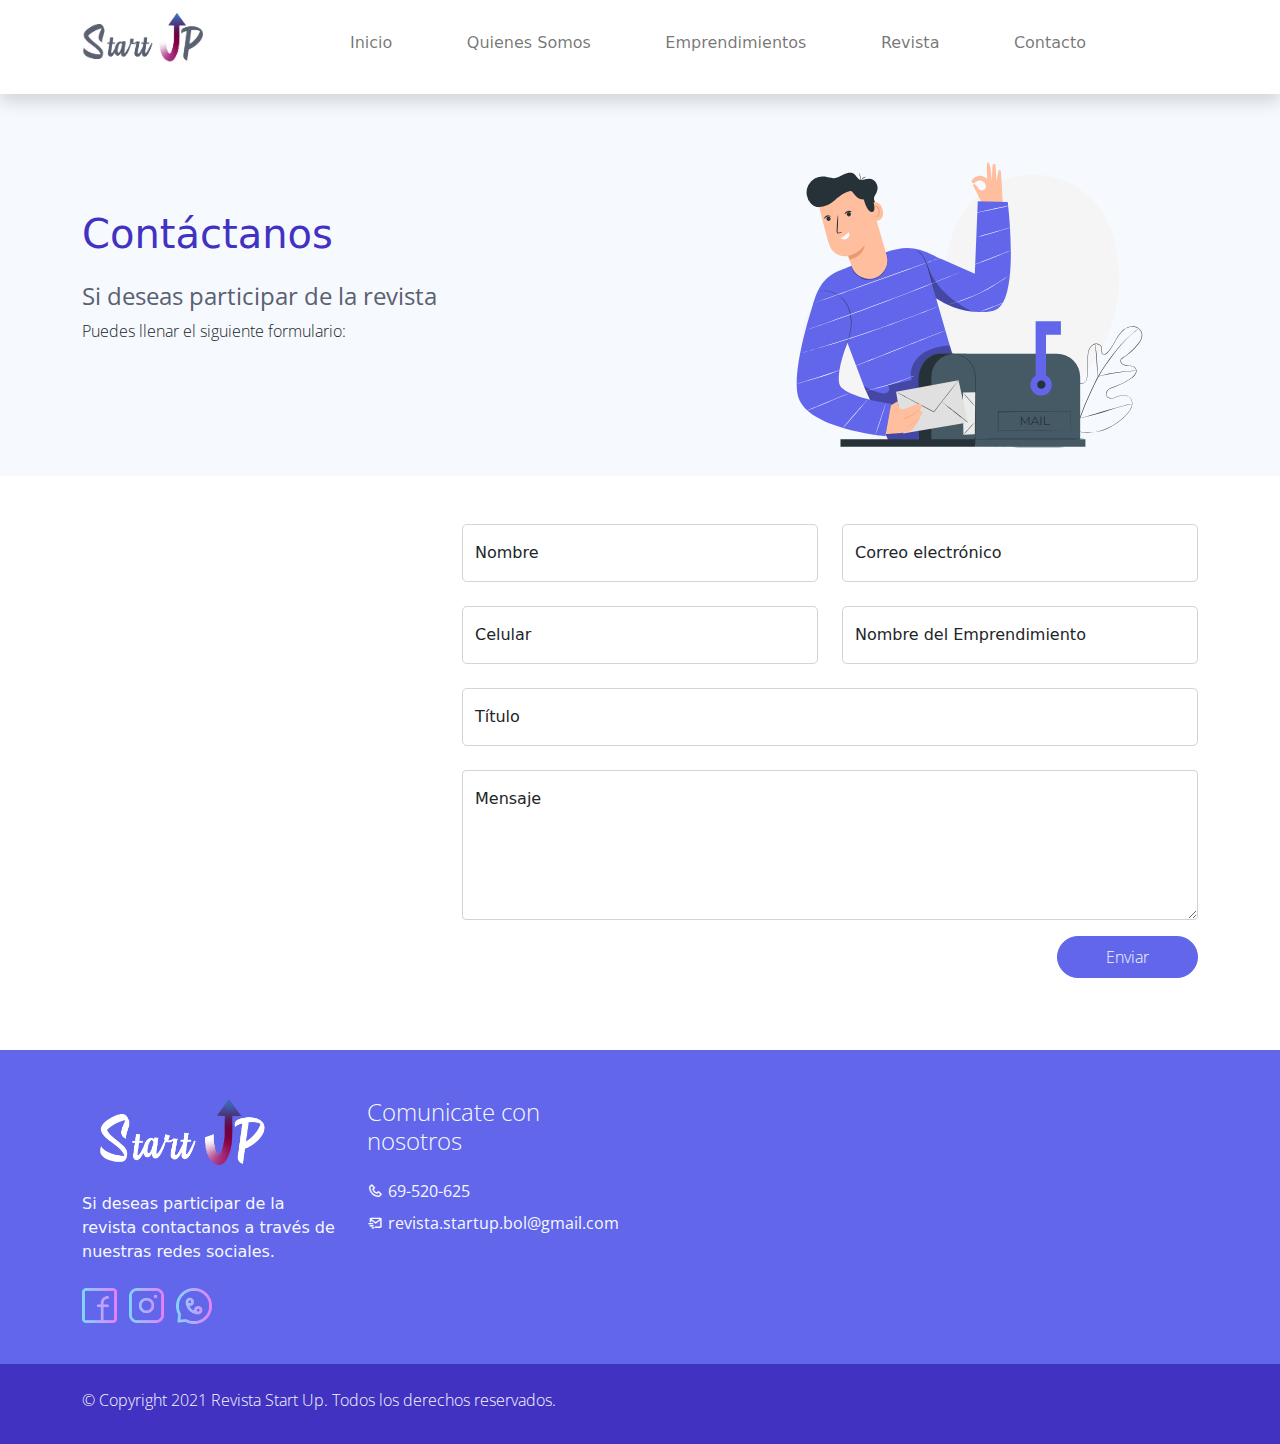
==== contacto.html @ 6173fe08 "frist commit" ====
<!DOCTYPE html>
<html lang="en">

<head>
    <title>Revista Start Up - Contactanos</title>
    <meta charset="utf-8">
    <meta name="viewport" content="width=device-width, initial-scale=1">
    <link rel="apple-touch-icon" href="assets/img/apple-icon.png">
    <link rel="shortcut icon" type="image/x-icon" href="assets/img/favicon.ico">
    <!-- Load Require CSS -->
    <link href="assets/css/bootstrap.min.css" rel="stylesheet">
    <!-- Font CSS -->
    <link href="assets/css/boxicon.min.css" rel="stylesheet">
    <link href="https://fonts.googleapis.com/css2?family=Open+Sans:wght@300;400;600&display=swap" rel="stylesheet">
    <!-- Load Tempalte CSS -->
    <link rel="stylesheet" href="assets/css/templatemo.css">
    <!-- Custom CSS -->
    <link rel="stylesheet" href="assets/css/custom.css">
    <!--
    
TemplateMo 561 Purple Buzz

https://templatemo.com/tm-561-purple-buzz

-->
</head>

<body>
    <!-- Header -->
    <nav id="main_nav" class="navbar navbar-expand-lg navbar-light bg-white shadow">
        <div class="container d-flex justify-content-between align-items-center">
            <a class="navbar-brand h1" href="index.html">
                <img src="./assets/img/logos/logoplomo.png" style="height: 60px; width: 140px;">
            </a>
            <button class="navbar-toggler border-0" type="button" data-bs-toggle="collapse"
                data-bs-target="#navbar-toggler-success" aria-controls="navbarSupportedContent" aria-expanded="false"
                aria-label="Toggle navigation">
                <span class="navbar-toggler-icon"></span>
            </button>

            <div class="align-self-center collapse navbar-collapse flex-fill  d-lg-flex justify-content-lg-between"
                id="navbar-toggler-success">
                <div class="flex-fill mx-xl-5 mb-2">
                    <ul class="nav navbar-nav d-flex justify-content-between mx-xl-5 text-center text-dark">
                        <li class="nav-item">
                            <a class="nav-link btn-outline-primary rounded-pill px-3" href="index.html">Inicio</a>
                        </li>
                        <li class="nav-item">
                            <a class="nav-link btn-outline-primary rounded-pill px-3" href="nosotros.html">Quienes
                                Somos</a>
                        </li>
                        <li class="nav-item">
                            <a class="nav-link btn-outline-primary rounded-pill px-3"
                                href="emprendedores.html">Emprendimientos</a>
                        </li>
                        <li class="nav-item">
                            <a class="nav-link btn-outline-primary rounded-pill px-3" href="impresa.html">Revista</a>
                        </li>
                        <li class="nav-item">
                            <a class="nav-link btn-outline-primary rounded-pill px-3" href="contacto.html">Contacto</a>
                        </li>
                    </ul>
                </div>
            </div>
        </div>
    </nav>
    <!-- Close Header -->


    <!-- Start Banner Hero -->
    <section class="bg-light">
        <div class="container py-4">
            <div class="row align-items-center justify-content-between">
                <div class="contact-header col-lg-4">
                    <h1 class="h2 pb-3 text-primary">Contáctanos</h1>
                    <h3 class="h4 regular-400" style="color: #5A6170;">Si deseas participar de la revista</h3>
                    <p class="light-300">
                        Puedes llenar el siguiente formulario:
                    </p>
                </div>
                <div class="contact-img col-lg-5 align-items-end col-md-4">
                    <img src="./assets/img/banner-img-01.svg">
                </div>
            </div>
        </div>
    </section>
    <!-- End Banner Hero -->


    <!-- Start Contact -->
    <section class="container py-5">



        <div class="row pb-4">
            <div class="col-lg-4">

            </div>


            <!-- Start Contact Form -->
            <div class="col-lg-8 ">
                <form class="contact-form row" method="post" action="#" role="form">

                    <div class="col-lg-6 mb-4">
                        <div class="form-floating">
                            <input type="text" class="form-control form-control-lg light-300" id="floatingname"
                                name="inputname" placeholder="Name">
                            <label for="floatingname light-300">Nombre</label>
                        </div>
                    </div><!-- End Input Name -->

                    <div class="col-lg-6 mb-4">
                        <div class="form-floating">
                            <input type="text" class="form-control form-control-lg light-300" id="floatingemail"
                                name="inputemail" placeholder="Email">
                            <label for="floatingemail light-300">Correo electrónico</label>
                        </div>
                    </div><!-- End Input Email -->

                    <div class="col-lg-6 mb-4">
                        <div class="form-floating">
                            <input type="text" class="form-control form-control-lg light-300" id="floatingphone"
                                name="inputphone" placeholder="Phone">
                            <label for="floatingphone light-300">Celular</label>
                        </div>
                    </div><!-- End Input Phone -->

                    <div class="col-lg-6 mb-4">
                        <div class="form-floating">
                            <input type="text" class="form-control form-control-lg light-300" id="floatingcompany"
                                name="inputcompany" placeholder="Company Name">
                            <label for="floatingcompany light-300">Nombre del Emprendimiento</label>
                        </div>
                    </div><!-- End Input Company Name -->

                    <div class="col-12">
                        <div class="form-floating mb-4">
                            <input type="text" class="form-control form-control-lg light-300" id="floatingsubject"
                                name="inputsubject" placeholder="Subject">
                            <label for="floatingsubject light-300">Título</label>
                        </div>
                    </div><!-- End Input Subject -->

                    <div class="col-12">
                        <div class="form-floating mb-3">
                            <textarea class="form-control light-300" rows="8" placeholder="Message"
                                id="floatingtextarea"></textarea>
                            <label for="floatingtextarea light-300">Mensaje</label>
                        </div>
                    </div><!-- End Textarea Message -->

                    <div class="col-md-12 col-12 m-auto text-end">
                        <button type="submit"
                            class="btn btn-secondary rounded-pill px-md-5 px-4 py-2 radius-0 text-light light-300">Enviar</button>
                    </div>

                </form>
            </div>
            <!-- End Contact Form -->


        </div>
    </section>
    <!-- End Contact -->


    <!-- Start Footer -->
    <footer class="bg-secondary pt-4">
        <div class="container">
            <div class="row py-4">

                <div class="col-lg-3 col-12 align-left">
                    <a class="navbar-brand" href="index.html">
                        <img src="./assets/img/logos/logoblanco.png" style="height: 70px; width: 210px;">
                    </a>
                    <p class="text-light my-lg-4 my-2">
                        Si deseas participar de la revista contactanos a través de nuestras redes sociales.
                    </p>
                    <ul class="list-inline footer-icons light-300">
                        <li class="list-inline-item m-0">
                            <a class="text-light" target="_blank" href="https://www.facebook.com/RevStartUp">
                                <img src="./assets/img/facebook_me.png " style="height: 35px; width: 35px;" alt="">
                            </a>
                        </li>
                        &nbsp;
                        <li class="list-inline-item m-0">
                            <a class="text-light" target="_blank" href="https://www.instagram.com/revstartup/">
                                <img src="./assets/img/instagram_me.png " style="height: 35px; width: 35px;" alt="">
                            </a>
                        </li>
                        &nbsp;
                        <li class="list-inline-item m-0">
                            <a class="text-light" target="_blank"
                                href="https://api.whatsapp.com/send?phone=59169520625&text=hola revista StartUp!">
                                <img src="./assets/img/whatsapp_me.png " style="height: 36px; width: 36px;" alt="">
                            </a>
                        </li>
                    </ul>
                </div>
                <div class="col-lg-3 col-md-4 my-sm-0 mt-4">
                    <h2 class="h4 pb-lg-3 text-light light-300">Comunicate con nosotros</h2>
                    <ul class="list-unstyled text-light light-300">
                        <li class="pb-2">
                            <i class='bx-fw bx bx-phone bx-xs'></i><a class="text-decoration-none text-light py-1"
                                href="tel:059169520625">69-520-625</a>
                        </li>
                        <li class="pb-2">
                            <i class='bx-fw bx bx-mail-send bx-xs'></i><a class="text-decoration-none text-light py-1"
                                href="mailto:revista.startup.bol@gmail.com">revista.startup.bol@gmail.com</a>
                        </li>
                    </ul>
                </div>

            </div>
        </div>

        <div class="w-100 bg-primary py-3">
            <div class="container">
                <div class="row pt-2">
                    <div class="col-lg-6 col-sm-12">
                        <p class="text-lg-start text-center text-light light-300">
                            © Copyright 2021 Revista Start Up. Todos los derechos reservados.
                        </p>
                    </div>
                </div>
            </div>
        </div>

    </footer>
    <!-- End Footer -->


    <!-- Bootstrap -->
    <script src="assets/js/bootstrap.bundle.min.js"></script>
    <!-- Templatemo -->
    <!--<script src="assets/js/templatemo.js"></script>-->
    <!-- Custom -->
    <script src="assets/js/custom.js"></script>

</body>

</html>
---- assets/css/boxicon.min.css ----
@font-face{font-family:'boxicons';font-weight:normal;font-style:normal;src:url('../fonts/boxicons.eot');src:url('../fonts/boxicons.eot') format('embedded-opentype'),url('../fonts/boxicons.woff2') format('woff2'),url('../fonts/boxicons.woff') format('woff'),url('../fonts/boxicons.ttf') format('truetype'),url('../fonts/boxicons.svg?#boxicons') format('svg')}.bx{font-family:'boxicons'!important;font-weight:normal;font-style:normal;font-variant:normal;line-height:1;display:inline-block;text-transform:none;speak:none;-webkit-font-smoothing:antialiased;-moz-osx-font-smoothing:grayscale}.bx-ul{margin-left:2em;padding-left:0;list-style:none}.bx-ul>li{position:relative}.bx-ul .bx{font-size:inherit;line-height:inherit;position:absolute;left:-2em;width:2em;text-align:center}@-webkit-keyframes spin{0%{-webkit-transform:rotate(0);transform:rotate(0)}100%{-webkit-transform:rotate(359deg);transform:rotate(359deg)}}@keyframes spin{0%{-webkit-transform:rotate(0);transform:rotate(0)}100%{-webkit-transform:rotate(359deg);transform:rotate(359deg)}}@-webkit-keyframes burst{0%{-webkit-transform:scale(1);transform:scale(1);opacity:1}90%{-webkit-transform:scale(1.5);transform:scale(1.5);opacity:0}}@keyframes burst{0%{-webkit-transform:scale(1);transform:scale(1);opacity:1}90%{-webkit-transform:scale(1.5);transform:scale(1.5);opacity:0}}@-webkit-keyframes flashing{0%{opacity:1}45%{opacity:0}90%{opacity:1}}@keyframes flashing{0%{opacity:1}45%{opacity:0}90%{opacity:1}}@-webkit-keyframes fade-left{0%{-webkit-transform:translateX(0);transform:translateX(0);opacity:1}75%{-webkit-transform:translateX(-20px);transform:translateX(-20px);opacity:0}}@keyframes fade-left{0%{-webkit-transform:translateX(0);transform:translateX(0);opacity:1}75%{-webkit-transform:translateX(-20px);transform:translateX(-20px);opacity:0}}@-webkit-keyframes fade-right{0%{-webkit-transform:translateX(0);transform:translateX(0);opacity:1}75%{-webkit-transform:translateX(20px);transform:translateX(20px);opacity:0}}@keyframes fade-right{0%{-webkit-transform:translateX(0);transform:translateX(0);opacity:1}75%{-webkit-transform:translateX(20px);transform:translateX(20px);opacity:0}}@-webkit-keyframes fade-up{0%{-webkit-transform:translateY(0);transform:translateY(0);opacity:1}75%{-webkit-transform:translateY(-20px);transform:translateY(-20px);opacity:0}}@keyframes fade-up{0%{-webkit-transform:translateY(0);transform:translateY(0);opacity:1}75%{-webkit-transform:translateY(-20px);transform:translateY(-20px);opacity:0}}@-webkit-keyframes fade-down{0%{-webkit-transform:translateY(0);transform:translateY(0);opacity:1}75%{-webkit-transform:translateY(20px);transform:translateY(20px);opacity:0}}@keyframes fade-down{0%{-webkit-transform:translateY(0);transform:translateY(0);opacity:1}75%{-webkit-transform:translateY(20px);transform:translateY(20px);opacity:0}}@-webkit-keyframes tada{from{-webkit-transform:scale3d(1,1,1);transform:scale3d(1,1,1)}10%,20%{-webkit-transform:scale3d(.95,.95,.95) rotate3d(0,0,1,-10deg);transform:scale3d(.95,.95,.95) rotate3d(0,0,1,-10deg)}30%,50%,70%,90%{-webkit-transform:scale3d(1,1,1) rotate3d(0,0,1,10deg);transform:scale3d(1,1,1) rotate3d(0,0,1,10deg)}40%,60%,80%{-webkit-transform:scale3d(1,1,1) rotate3d(0,0,1,-10deg);transform:scale3d(1,1,1) rotate3d(0,0,1,-10deg)}to{-webkit-transform:scale3d(1,1,1);transform:scale3d(1,1,1)}}@keyframes tada{from{-webkit-transform:scale3d(1,1,1);transform:scale3d(1,1,1)}10%,20%{-webkit-transform:scale3d(.95,.95,.95) rotate3d(0,0,1,-10deg);transform:scale3d(.95,.95,.95) rotate3d(0,0,1,-10deg)}30%,50%,70%,90%{-webkit-transform:scale3d(1,1,1) rotate3d(0,0,1,10deg);transform:scale3d(1,1,1) rotate3d(0,0,1,10deg)}40%,60%,80%{-webkit-transform:rotate3d(0,0,1,-10deg);transform:rotate3d(0,0,1,-10deg)}to{-webkit-transform:scale3d(1,1,1);transform:scale3d(1,1,1)}}.bx-spin{-webkit-animation:spin 2s linear infinite;animation:spin 2s linear infinite}.bx-spin-hover:hover{-webkit-animation:spin 2s linear infinite;animation:spin 2s linear infinite}.bx-tada{-webkit-animation:tada 1.5s ease infinite;animation:tada 1.5s ease infinite}.bx-tada-hover:hover{-webkit-animation:tada 1.5s ease infinite;animation:tada 1.5s ease infinite}.bx-flashing{-webkit-animation:flashing 1.5s infinite linear;animation:flashing 1.5s infinite linear}.bx-flashing-hover:hover{-webkit-animation:flashing 1.5s infinite linear;animation:flashing 1.5s infinite linear}.bx-burst{-webkit-animation:burst 1.5s infinite linear;animation:burst 1.5s infinite linear}.bx-burst-hover:hover{-webkit-animation:burst 1.5s infinite linear;animation:burst 1.5s infinite linear}.bx-fade-up{-webkit-animation:fade-up 1.5s infinite linear;animation:fade-up 1.5s infinite linear}.bx-fade-up-hover:hover{-webkit-animation:fade-up 1.5s infinite linear;animation:fade-up 1.5s infinite linear}.bx-fade-down{-webkit-animation:fade-down 1.5s infinite linear;animation:fade-down 1.5s infinite linear}.bx-fade-down-hover:hover{-webkit-animation:fade-down 1.5s infinite linear;animation:fade-down 1.5s infinite linear}.bx-fade-left{-webkit-animation:fade-left 1.5s infinite linear;animation:fade-left 1.5s infinite linear}.bx-fade-left-hover:hover{-webkit-animation:fade-left 1.5s infinite linear;animation:fade-left 1.5s infinite linear}.bx-fade-right{-webkit-animation:fade-right 1.5s infinite linear;animation:fade-right 1.5s infinite linear}.bx-fade-right-hover:hover{-webkit-animation:fade-right 1.5s infinite linear;animation:fade-right 1.5s infinite linear}.bx-xs{font-size:1rem!important}.bx-sm{font-size:1.55rem!important}.bx-md{font-size:2.25rem!important}.bx-fw{font-size:1.2857142857em;line-height:.8em;width:1.2857142857em;height:.8em;margin-top:-.2em!important;vertical-align:middle}.bx-lg{font-size:3.0!important}.bx-pull-left{float:left;margin-right:.3em!important}.bx-pull-right{float:right;margin-left:.3em!important}.bx-rotate-90{transform:rotate(90deg);-ms-filter:'progid:DXImageTransform.Microsoft.BasicImage(rotation=1)'}.bx-rotate-180{transform:rotate(180deg);-ms-filter:'progid:DXImageTransform.Microsoft.BasicImage(rotation=2)'}.bx-rotate-270{transform:rotate(270deg);-ms-filter:'progid:DXImageTransform.Microsoft.BasicImage(rotation=3)'}.bx-flip-horizontal{transform:scaleX(-1);-ms-filter:'progid:DXImageTransform.Microsoft.BasicImage(rotation=0,mirror=1)'}.bx-flip-vertical{transform:scaleY(-1);-ms-filter:'progid:DXImageTransform.Microsoft.BasicImage(rotation=2,mirror=1)'}.bx-border{padding:.25em;border:.07em solid rgba(0,0,0,.1);border-radius:.25em}.bx-border-circle{padding:.25em;border:.07em solid rgba(0,0,0,.1);border-radius:50%}.bx-abacus:before{content:"\e900"}.bx-accessibility:before{content:"\e901"}.bx-add-to-queue:before{content:"\e902"}.bx-adjust:before{content:"\e903"}.bx-alarm:before{content:"\e904"}.bx-alarm-add:before{content:"\e905"}.bx-alarm-exclamation:before{content:"\e906"}.bx-alarm-off:before{content:"\e907"}.bx-alarm-snooze:before{content:"\e908"}.bx-album:before{content:"\e909"}.bx-align-justify:before{content:"\e90a"}.bx-align-left:before{content:"\e90b"}.bx-align-middle:before{content:"\e90c"}.bx-align-right:before{content:"\e90d"}.bx-analyse:before{content:"\e90e"}.bx-anchor:before{content:"\e90f"}.bx-angry:before{content:"\e910"}.bx-aperture:before{content:"\e911"}.bx-arch:before{content:"\e912"}.bx-archive:before{content:"\e913"}.bx-archive-in:before{content:"\e914"}.bx-archive-out:before{content:"\e915"}.bx-area:before{content:"\e916"}.bx-arrow-back:before{content:"\e917"}.bx-arrow-from-bottom:before{content:"\e918"}.bx-arrow-from-left:before{content:"\e919"}.bx-arrow-from-right:before{content:"\e91a"}.bx-arrow-from-top:before{content:"\e91b"}.bx-arrow-to-bottom:before{content:"\e91c"}.bx-arrow-to-left:before{content:"\e91d"}.bx-arrow-to-right:before{content:"\e91e"}.bx-arrow-to-top:before{content:"\e91f"}.bx-at:before{content:"\e920"}.bx-atom:before{content:"\e921"}.bx-award:before{content:"\e922"}.bx-badge:before{content:"\e923"}.bx-badge-check:before{content:"\e924"}.bx-ball:before{content:"\e925"}.bx-band-aid:before{content:"\e926"}.bx-bar-chart:before{content:"\e927"}.bx-bar-chart-alt:before{content:"\e928"}.bx-bar-chart-alt-2:before{content:"\e929"}.bx-bar-chart-square:before{content:"\e92a"}.bx-barcode:before{content:"\e92b"}.bx-barcode-reader:before{content:"\e92c"}.bx-baseball:before{content:"\e92d"}.bx-basket:before{content:"\e92e"}.bx-basketball:before{content:"\e92f"}.bx-bath:before{content:"\e930"}.bx-battery:before{content:"\e931"}.bx-bed:before{content:"\e932"}.bx-been-here:before{content:"\e933"}.bx-beer:before{content:"\e934"}.bx-bell:before{content:"\e935"}.bx-bell-minus:before{content:"\e936"}.bx-bell-off:before{content:"\e937"}.bx-bell-plus:before{content:"\e938"}.bx-bible:before{content:"\e939"}.bx-bitcoin:before{content:"\e93a"}.bx-blanket:before{content:"\e93b"}.bx-block:before{content:"\e93c"}.bx-bluetooth:before{content:"\e93d"}.bx-body:before{content:"\e93e"}.bx-bold:before{content:"\e93f"}.bx-bolt-circle:before{content:"\e940"}.bx-bomb:before{content:"\e941"}.bx-bone:before{content:"\e942"}.bx-bong:before{content:"\e943"}.bx-book:before{content:"\e944"}.bx-book-add:before{content:"\e945"}.bx-book-alt:before{content:"\e946"}.bx-book-bookmark:before{content:"\e947"}.bx-book-content:before{content:"\e948"}.bx-book-heart:before{content:"\e949"}.bx-bookmark:before{content:"\e94a"}.bx-bookmark-alt:before{content:"\e94b"}.bx-bookmark-alt-minus:before{content:"\e94c"}.bx-bookmark-alt-plus:before{content:"\e94d"}.bx-bookmark-heart:before{content:"\e94e"}.bx-bookmark-minus:before{content:"\e94f"}.bx-bookmark-plus:before{content:"\e950"}.bx-bookmarks:before{content:"\e951"}.bx-book-open:before{content:"\e952"}.bx-book-reader:before{content:"\e953"}.bx-border-all:before{content:"\e954"}.bx-border-bottom:before{content:"\e955"}.bx-border-inner:before{content:"\e956"}.bx-border-left:before{content:"\e957"}.bx-border-none:before{content:"\e958"}.bx-border-outer:before{content:"\e959"}.bx-border-radius:before{content:"\e95a"}.bx-border-right:before{content:"\e95b"}.bx-border-top:before{content:"\e95c"}.bx-bot:before{content:"\e95d"}.bx-bowling-ball:before{content:"\e95e"}.bx-box:before{content:"\e95f"}.bx-bracket:before{content:"\e960"}.bx-braille:before{content:"\e961"}.bx-brain:before{content:"\e962"}.bx-briefcase:before{content:"\e963"}.bx-briefcase-alt:before{content:"\e964"}.bx-briefcase-alt-2:before{content:"\e965"}.bx-brightness:before{content:"\e966"}.bx-brightness-half:before{content:"\e967"}.bx-broadcast:before{content:"\e968"}.bx-brush:before{content:"\e969"}.bx-brush-alt:before{content:"\e96a"}.bx-bug:before{content:"\e96b"}.bx-bug-alt:before{content:"\e96c"}.bx-building:before{content:"\e96d"}.bx-building-house:before{content:"\e96e"}.bx-buildings:before{content:"\e96f"}.bx-bulb:before{content:"\e970"}.bx-bullseye:before{content:"\e971"}.bx-buoy:before{content:"\e972"}.bx-bus:before{content:"\e973"}.bx-bus-school:before{content:"\e974"}.bx-cabinet:before{content:"\e975"}.bx-cake:before{content:"\e976"}.bx-calculator:before{content:"\e977"}.bx-calendar:before{content:"\e978"}.bx-calendar-alt:before{content:"\e979"}.bx-calendar-check:before{content:"\e97a"}.bx-calendar-edit:before{content:"\e97b"}.bx-calendar-event:before{content:"\e97c"}.bx-calendar-exclamation:before{content:"\e97d"}.bx-calendar-heart:before{content:"\e97e"}.bx-calendar-minus:before{content:"\e97f"}.bx-calendar-plus:before{content:"\e980"}.bx-calendar-star:before{content:"\e981"}.bx-calendar-week:before{content:"\e982"}.bx-calendar-x:before{content:"\e983"}.bx-camera:before{content:"\e984"}.bx-camera-home:before{content:"\e985"}.bx-camera-movie:before{content:"\e986"}.bx-camera-off:before{content:"\e987"}.bx-capsule:before{content:"\e988"}.bx-captions:before{content:"\e989"}.bx-car:before{content:"\e98a"}.bx-card:before{content:"\e98b"}.bx-caret-down:before{content:"\e98c"}.bx-caret-down-circle:before{content:"\e98d"}.bx-caret-down-square:before{content:"\e98e"}.bx-caret-left:before{content:"\e98f"}.bx-caret-left-circle:before{content:"\e990"}.bx-caret-left-square:before{content:"\e991"}.bx-caret-right:before{content:"\e992"}.bx-caret-right-circle:before{content:"\e993"}.bx-caret-right-square:before{content:"\e994"}.bx-caret-up:before{content:"\e995"}.bx-caret-up-circle:before{content:"\e996"}.bx-caret-up-square:before{content:"\e997"}.bx-carousel:before{content:"\e998"}.bx-cart:before{content:"\e999"}.bx-cart-alt:before{content:"\e99a"}.bx-cast:before{content:"\e99b"}.bx-category:before{content:"\e99c"}.bx-category-alt:before{content:"\e99d"}.bx-cctv:before{content:"\e99e"}.bx-certification:before{content:"\e99f"}.bx-chair:before{content:"\e9a0"}.bx-chalkboard:before{content:"\e9a1"}.bx-chart:before{content:"\e9a2"}.bx-chat:before{content:"\e9a3"}.bx-check:before{content:"\e9a4"}.bx-checkbox:before{content:"\e9a5"}.bx-checkbox-checked:before{content:"\e9a6"}.bx-checkbox-square:before{content:"\e9a7"}.bx-check-circle:before{content:"\e9a8"}.bx-check-double:before{content:"\e9a9"}.bx-check-shield:before{content:"\e9aa"}.bx-check-square:before{content:"\e9ab"}.bx-chevron-down:before{content:"\e9ac"}.bx-chevron-down-circle:before{content:"\e9ad"}.bx-chevron-down-square:before{content:"\e9ae"}.bx-chevron-left:before{content:"\e9af"}.bx-chevron-left-circle:before{content:"\e9b0"}.bx-chevron-left-square:before{content:"\e9b1"}.bx-chevron-right:before{content:"\e9b2"}.bx-chevron-right-circle:before{content:"\e9b3"}.bx-chevron-right-square:before{content:"\e9b4"}.bx-chevrons-down:before{content:"\e9b5"}.bx-chevrons-left:before{content:"\e9b6"}.bx-chevrons-right:before{content:"\e9b7"}.bx-chevrons-up:before{content:"\e9b8"}.bx-chevron-up:before{content:"\e9b9"}.bx-chevron-up-circle:before{content:"\e9ba"}.bx-chevron-up-square:before{content:"\e9bb"}.bx-chip:before{content:"\e9bc"}.bx-church:before{content:"\e9bd"}.bx-circle:before{content:"\e9be"}.bx-clinic:before{content:"\e9bf"}.bx-clipboard:before{content:"\e9c0"}.bx-closet:before{content:"\e9c1"}.bx-cloud:before{content:"\e9c2"}.bx-cloud-download:before{content:"\e9c3"}.bx-cloud-drizzle:before{content:"\e9c4"}.bx-cloud-lightning:before{content:"\e9c5"}.bx-cloud-light-rain:before{content:"\e9c6"}.bx-cloud-rain:before{content:"\e9c7"}.bx-cloud-snow:before{content:"\e9c8"}.bx-cloud-upload:before{content:"\e9c9"}.bx-code:before{content:"\e9ca"}.bx-code-alt:before{content:"\e9cb"}.bx-code-block:before{content:"\e9cc"}.bx-code-curly:before{content:"\e9cd"}.bx-coffee:before{content:"\e9ce"}.bx-coffee-togo:before{content:"\e9cf"}.bx-cog:before{content:"\e9d0"}.bx-coin:before{content:"\e9d1"}.bx-coin-stack:before{content:"\e9d2"}.bx-collapse:before{content:"\e9d3"}.bx-collection:before{content:"\e9d4"}.bx-color-fill:before{content:"\e9d5"}.bx-columns:before{content:"\e9d6"}.bx-command:before{content:"\e9d7"}.bx-comment:before{content:"\e9d8"}.bx-comment-add:before{content:"\e9d9"}.bx-comment-check:before{content:"\e9da"}.bx-comment-detail:before{content:"\e9db"}.bx-comment-dots:before{content:"\e9dc"}.bx-comment-edit:before{content:"\e9dd"}.bx-comment-error:before{content:"\e9de"}.bx-comment-minus:before{content:"\e9df"}.bx-comment-x:before{content:"\e9e0"}.bx-compass:before{content:"\e9e1"}.bx-confused:before{content:"\e9e2"}.bx-conversation:before{content:"\e9e3"}.bx-cookie:before{content:"\e9e4"}.bx-cool:before{content:"\e9e5"}.bx-copy:before{content:"\e9e6"}.bx-copy-alt:before{content:"\e9e7"}.bx-copyright:before{content:"\e9e8"}.bx-credit-card:before{content:"\e9e9"}.bx-credit-card-alt:before{content:"\e9ea"}.bx-credit-card-front:before{content:"\e9eb"}.bx-crop:before{content:"\e9ec"}.bx-crosshair:before{content:"\e9ed"}.bx-crown:before{content:"\e9ee"}.bx-cube:before{content:"\e9ef"}.bx-cube-alt:before{content:"\e9f0"}.bx-cuboid:before{content:"\e9f1"}.bx-current-location:before{content:"\e9f2"}.bx-customize:before{content:"\e9f3"}.bx-cut:before{content:"\e9f4"}.bx-cycling:before{content:"\e9f5"}.bx-cylinder:before{content:"\e9f6"}.bx-data:before{content:"\e9f7"}.bx-desktop:before{content:"\e9f8"}.bx-detail:before{content:"\e9f9"}.bx-devices:before{content:"\e9fa"}.bx-dialpad:before{content:"\e9fb"}.bx-dialpad-alt:before{content:"\e9fc"}.bx-diamond:before{content:"\e9fd"}.bx-dice-1:before{content:"\e9fe"}.bx-dice-2:before{content:"\e9ff"}.bx-dice-3:before{content:"\ea00"}.bx-dice-4:before{content:"\ea01"}.bx-dice-5:before{content:"\ea02"}.bx-dice-6:before{content:"\ea03"}.bx-directions:before{content:"\ea04"}.bx-disc:before{content:"\ea05"}.bx-dish:before{content:"\ea06"}.bx-dislike:before{content:"\ea07"}.bx-dizzy:before{content:"\ea08"}.bx-dna:before{content:"\ea09"}.bx-dock-bottom:before{content:"\ea0a"}.bx-dock-left:before{content:"\ea0b"}.bx-dock-right:before{content:"\ea0c"}.bx-dock-top:before{content:"\ea0d"}.bx-dollar:before{content:"\ea0e"}.bx-dollar-circle:before{content:"\ea0f"}.bx-donate-blood:before{content:"\ea10"}.bx-donate-heart:before{content:"\ea11"}.bx-door-open:before{content:"\ea12"}.bx-dots-horizontal:before{content:"\ea13"}.bx-dots-horizontal-rounded:before{content:"\ea14"}.bx-dots-vertical:before{content:"\ea15"}.bx-dots-vertical-rounded:before{content:"\ea16"}.bx-doughnut-chart:before{content:"\ea17"}.bx-down-arrow:before{content:"\ea18"}.bx-down-arrow-alt:before{content:"\ea19"}.bx-down-arrow-circle:before{content:"\ea1a"}.bx-download:before{content:"\ea1b"}.bx-downvote:before{content:"\ea1c"}.bx-drink:before{content:"\ea1d"}.bx-droplet:before{content:"\ea1e"}.bx-dumbbell:before{content:"\ea1f"}.bx-duplicate:before{content:"\ea20"}.bx-edit:before{content:"\ea21"}.bx-edit-alt:before{content:"\ea22"}.bx-envelope:before{content:"\ea23"}.bx-envelope-open:before{content:"\ea24"}.bx-equalizer:before{content:"\ea25"}.bx-eraser:before{content:"\ea26"}.bx-error:before{content:"\ea27"}.bx-error-alt:before{content:"\ea28"}.bx-error-circle:before{content:"\ea29"}.bx-euro:before{content:"\ea2a"}.bx-exclude:before{content:"\ea2b"}.bx-exit:before{content:"\ea2c"}.bx-exit-fullscreen:before{content:"\ea2d"}.bx-expand:before{content:"\ea2e"}.bx-expand-alt:before{content:"\ea2f"}.bx-export:before{content:"\ea30"}.bx-extension:before{content:"\ea31"}.bx-face:before{content:"\ea32"}.bx-fast-forward:before{content:"\ea33"}.bx-fast-forward-circle:before{content:"\ea34"}.bx-female:before{content:"\ea35"}.bx-female-sign:before{content:"\ea36"}.bx-file:before{content:"\ea37"}.bx-file-blank:before{content:"\ea38"}.bx-file-find:before{content:"\ea39"}.bx-film:before{content:"\ea3a"}.bx-filter:before{content:"\ea3b"}.bx-filter-alt:before{content:"\ea3c"}.bx-fingerprint:before{content:"\ea3d"}.bx-first-aid:before{content:"\ea3e"}.bx-first-page:before{content:"\ea3f"}.bx-flag:before{content:"\ea40"}.bx-folder:before{content:"\ea41"}.bx-folder-minus:before{content:"\ea42"}.bx-folder-open:before{content:"\ea43"}.bx-folder-plus:before{content:"\ea44"}.bx-font:before{content:"\ea45"}.bx-font-color:before{content:"\ea46"}.bx-font-family:before{content:"\ea47"}.bx-font-size:before{content:"\ea48"}.bx-food-menu:before{content:"\ea49"}.bx-food-tag:before{content:"\ea4a"}.bx-football:before{content:"\ea4b"}.bx-fridge:before{content:"\ea4c"}.bx-fullscreen:before{content:"\ea4d"}.bx-game:before{content:"\ea4e"}.bx-gas-pump:before{content:"\ea4f"}.bx-ghost:before{content:"\ea50"}.bx-gift:before{content:"\ea51"}.bx-git-branch:before{content:"\ea52"}.bx-git-commit:before{content:"\ea53"}.bx-git-compare:before{content:"\ea54"}.bx-git-merge:before{content:"\ea55"}.bx-git-pull-request:before{content:"\ea56"}.bx-git-repo-forked:before{content:"\ea57"}.bx-glasses:before{content:"\ea58"}.bx-glasses-alt:before{content:"\ea59"}.bx-globe:before{content:"\ea5a"}.bx-globe-alt:before{content:"\ea5b"}.bx-grid:before{content:"\ea5c"}.bx-grid-alt:before{content:"\ea5d"}.bx-grid-horizontal:before{content:"\ea5e"}.bx-grid-small:before{content:"\ea5f"}.bx-grid-vertical:before{content:"\ea60"}.bx-group:before{content:"\ea61"}.bx-handicap:before{content:"\ea62"}.bx-happy:before{content:"\ea63"}.bx-happy-alt:before{content:"\ea64"}.bx-happy-beaming:before{content:"\ea65"}.bx-happy-heart-eyes:before{content:"\ea66"}.bx-hash:before{content:"\ea67"}.bx-hdd:before{content:"\ea68"}.bx-heading:before{content:"\ea69"}.bx-headphone:before{content:"\ea6a"}.bx-health:before{content:"\ea6b"}.bx-heart:before{content:"\ea6c"}.bx-heart-circle:before{content:"\ea6d"}.bx-heart-square:before{content:"\ea6e"}.bx-help-circle:before{content:"\ea6f"}.bx-hide:before{content:"\ea70"}.bx-highlight:before{content:"\ea71"}.bx-history:before{content:"\ea72"}.bx-hive:before{content:"\ea73"}.bx-home:before{content:"\ea74"}.bx-home-alt:before{content:"\ea75"}.bx-home-circle:before{content:"\ea76"}.bx-home-heart:before{content:"\ea77"}.bx-home-smile:before{content:"\ea78"}.bx-horizontal-center:before{content:"\ea79"}.bx-hotel:before{content:"\ea7a"}.bx-hourglass:before{content:"\ea7b"}.bx-id-card:before{content:"\ea7c"}.bx-image:before{content:"\ea7d"}.bx-image-add:before{content:"\ea7e"}.bx-image-alt:before{content:"\ea7f"}.bx-images:before{content:"\ea80"}.bx-import:before{content:"\ea81"}.bx-infinite:before{content:"\ea82"}.bx-info-circle:before{content:"\ea83"}.bx-info-square:before{content:"\ea84"}.bx-intersect:before{content:"\ea85"}.bx-italic:before{content:"\ea86"}.bx-joystick:before{content:"\ea87"}.bx-joystick-alt:before{content:"\ea88"}.bx-joystick-button:before{content:"\ea89"}.bx-key:before{content:"\ea8a"}.bx-label:before{content:"\ea8b"}.bx-landscape:before{content:"\ea8c"}.bx-laptop:before{content:"\ea8d"}.bx-last-page:before{content:"\ea8e"}.bx-laugh:before{content:"\ea8f"}.bx-layer:before{content:"\ea90"}.bx-layer-minus:before{content:"\ea91"}.bx-layer-plus:before{content:"\ea92"}.bx-layout:before{content:"\ea93"}.bx-left-arrow:before{content:"\ea94"}.bx-left-arrow-alt:before{content:"\ea95"}.bx-left-arrow-circle:before{content:"\ea96"}.bx-left-down-arrow-circle:before{content:"\ea97"}.bx-left-indent:before{content:"\ea98"}.bx-left-top-arrow-circle:before{content:"\ea99"}.bx-library:before{content:"\ea9a"}.bx-like:before{content:"\ea9b"}.bx-line-chart:before{content:"\ea9c"}.bx-line-chart-down:before{content:"\ea9d"}.bx-link:before{content:"\ea9e"}.bx-link-alt:before{content:"\ea9f"}.bx-link-external:before{content:"\eaa0"}.bx-lira:before{content:"\eaa1"}.bx-list-check:before{content:"\eaa2"}.bx-list-minus:before{content:"\eaa3"}.bx-list-ol:before{content:"\eaa4"}.bx-list-plus:before{content:"\eaa5"}.bx-list-ul:before{content:"\eaa6"}.bx-loader:before{content:"\eaa7"}.bx-loader-alt:before{content:"\eaa8"}.bx-loader-circle:before{content:"\eaa9"}.bx-location-plus:before{content:"\eaaa"}.bx-lock:before{content:"\eaab"}.bx-lock-alt:before{content:"\eaac"}.bx-lock-open:before{content:"\eaad"}.bx-lock-open-alt:before{content:"\eaae"}.bx-log-in:before{content:"\eaaf"}.bx-log-in-circle:before{content:"\eab0"}.bx-log-out:before{content:"\eab1"}.bx-log-out-circle:before{content:"\eab2"}.bx-low-vision:before{content:"\eab3"}.bx-magnet:before{content:"\eab4"}.bx-mail-send:before{content:"\eab5"}.bx-male:before{content:"\eab6"}.bx-male-sign:before{content:"\eab7"}.bx-map:before{content:"\eab8"}.bx-map-alt:before{content:"\eab9"}.bx-map-pin:before{content:"\eaba"}.bx-mask:before{content:"\eabb"}.bx-medal:before{content:"\eabc"}.bx-meh:before{content:"\eabd"}.bx-meh-alt:before{content:"\eabe"}.bx-meh-blank:before{content:"\eabf"}.bx-memory-card:before{content:"\eac0"}.bx-menu:before{content:"\eac1"}.bx-menu-alt-left:before{content:"\eac2"}.bx-menu-alt-right:before{content:"\eac3"}.bx-merge:before{content:"\eac4"}.bx-message:before{content:"\eac5"}.bx-message-add:before{content:"\eac6"}.bx-message-alt:before{content:"\eac7"}.bx-message-alt-add:before{content:"\eac8"}.bx-message-alt-check:before{content:"\eac9"}.bx-message-alt-detail:before{content:"\eaca"}.bx-message-alt-dots:before{content:"\eacb"}.bx-message-alt-edit:before{content:"\eacc"}.bx-message-alt-error:before{content:"\eacd"}.bx-message-alt-minus:before{content:"\eace"}.bx-message-alt-x:before{content:"\eacf"}.bx-message-check:before{content:"\ead0"}.bx-message-detail:before{content:"\ead1"}.bx-message-dots:before{content:"\ead2"}.bx-message-edit:before{content:"\ead3"}.bx-message-error:before{content:"\ead4"}.bx-message-minus:before{content:"\ead5"}.bx-message-rounded:before{content:"\ead6"}.bx-message-rounded-add:before{content:"\ead7"}.bx-message-rounded-check:before{content:"\ead8"}.bx-message-rounded-detail:before{content:"\ead9"}.bx-message-rounded-dots:before{content:"\eada"}.bx-message-rounded-edit:before{content:"\eadb"}.bx-message-rounded-error:before{content:"\eadc"}.bx-message-rounded-minus:before{content:"\eadd"}.bx-message-rounded-x:before{content:"\eade"}.bx-message-square:before{content:"\eadf"}.bx-message-square-add:before{content:"\eae0"}.bx-message-square-check:before{content:"\eae1"}.bx-message-square-detail:before{content:"\eae2"}.bx-message-square-dots:before{content:"\eae3"}.bx-message-square-edit:before{content:"\eae4"}.bx-message-square-error:before{content:"\eae5"}.bx-message-square-minus:before{content:"\eae6"}.bx-message-square-x:before{content:"\eae7"}.bx-message-x:before{content:"\eae8"}.bx-meteor:before{content:"\eae9"}.bx-microchip:before{content:"\eaea"}.bx-microphone:before{content:"\eaeb"}.bx-microphone-off:before{content:"\eaec"}.bx-minus:before{content:"\eaed"}.bx-minus-back:before{content:"\eaee"}.bx-minus-circle:before{content:"\eaef"}.bx-minus-front:before{content:"\eaf0"}.bx-mobile:before{content:"\eaf1"}.bx-mobile-alt:before{content:"\eaf2"}.bx-mobile-landscape:before{content:"\eaf3"}.bx-mobile-vibration:before{content:"\eaf4"}.bx-money:before{content:"\eaf5"}.bx-moon:before{content:"\eaf6"}.bx-mouse:before{content:"\eaf7"}.bx-mouse-alt:before{content:"\eaf8"}.bx-move:before{content:"\eaf9"}.bx-move-horizontal:before{content:"\eafa"}.bx-move-vertical:before{content:"\eafb"}.bx-movie:before{content:"\eafc"}.bx-movie-play:before{content:"\eafd"}.bx-music:before{content:"\eafe"}.bx-navigation:before{content:"\eaff"}.bx-network-chart:before{content:"\eb00"}.bx-news:before{content:"\eb01"}.bx-no-entry:before{content:"\eb02"}.bx-note:before{content:"\eb03"}.bx-notepad:before{content:"\eb04"}.bx-notification:before{content:"\eb05"}.bx-notification-off:before{content:"\eb06"}.bx-outline:before{content:"\eb07"}.bx-package:before{content:"\eb08"}.bx-paint:before{content:"\eb09"}.bx-paint-roll:before{content:"\eb0a"}.bx-palette:before{content:"\eb0b"}.bx-paperclip:before{content:"\eb0c"}.bx-paper-plane:before{content:"\eb0d"}.bx-paragraph:before{content:"\eb0e"}.bx-paste:before{content:"\eb0f"}.bx-pause:before{content:"\eb10"}.bx-pause-circle:before{content:"\eb11"}.bx-pen:before{content:"\eb12"}.bx-pencil:before{content:"\eb13"}.bx-phone:before{content:"\eb14"}.bx-phone-call:before{content:"\eb15"}.bx-phone-incoming:before{content:"\eb16"}.bx-phone-outgoing:before{content:"\eb17"}.bx-photo-album:before{content:"\eb18"}.bx-pie-chart:before{content:"\eb19"}.bx-pie-chart-alt:before{content:"\eb1a"}.bx-pie-chart-alt-2:before{content:"\eb1b"}.bx-pin:before{content:"\eb1c"}.bx-planet:before{content:"\eb1d"}.bx-play:before{content:"\eb1e"}.bx-play-circle:before{content:"\eb1f"}.bx-plug:before{content:"\eb20"}.bx-plus:before{content:"\eb21"}.bx-plus-circle:before{content:"\eb22"}.bx-plus-medical:before{content:"\eb23"}.bx-pointer:before{content:"\eb24"}.bx-poll:before{content:"\eb25"}.bx-polygon:before{content:"\eb26"}.bx-pound:before{content:"\eb27"}.bx-power-off:before{content:"\eb28"}.bx-printer:before{content:"\eb29"}.bx-pulse:before{content:"\eb2a"}.bx-purchase-tag:before{content:"\eb2b"}.bx-purchase-tag-alt:before{content:"\eb2c"}.bx-pyramid:before{content:"\eb2d"}.bx-question-mark:before{content:"\eb2e"}.bx-radar:before{content:"\eb2f"}.bx-radio:before{content:"\eb30"}.bx-radio-circle:before{content:"\eb31"}.bx-radio-circle-marked:before{content:"\eb32"}.bx-receipt:before{content:"\eb33"}.bx-rectangle:before{content:"\eb34"}.bx-recycle:before{content:"\eb35"}.bx-redo:before{content:"\eb36"}.bx-refresh:before{content:"\eb37"}.bx-rename:before{content:"\eb38"}.bx-repeat:before{content:"\eb39"}.bx-reply:before{content:"\eb3a"}.bx-reply-all:before{content:"\eb3b"}.bx-repost:before{content:"\eb3c"}.bx-reset:before{content:"\eb3d"}.bx-restaurant:before{content:"\eb3e"}.bx-revision:before{content:"\eb3f"}.bx-rewind:before{content:"\eb40"}.bx-rewind-circle:before{content:"\eb41"}.bx-right-arrow:before{content:"\eb42"}.bx-right-arrow-alt:before{content:"\eb43"}.bx-right-arrow-circle:before{content:"\eb44"}.bx-right-down-arrow-circle:before{content:"\eb45"}.bx-right-indent:before{content:"\eb46"}.bx-right-top-arrow-circle:before{content:"\eb47"}.bx-rocket:before{content:"\eb48"}.bx-rotate-left:before{content:"\eb49"}.bx-rotate-right:before{content:"\eb4a"}.bx-rss:before{content:"\eb4b"}.bx-ruble:before{content:"\eb4c"}.bx-ruler:before{content:"\eb4d"}.bx-run:before{content:"\eb4e"}.bx-rupee:before{content:"\eb4f"}.bx-sad:before{content:"\eb50"}.bx-save:before{content:"\eb51"}.bx-scan:before{content:"\eb52"}.bx-screenshot:before{content:"\eb53"}.bx-search:before{content:"\eb54"}.bx-search-alt:before{content:"\eb55"}.bx-search-alt-2:before{content:"\eb56"}.bx-selection:before{content:"\eb57"}.bx-select-multiple:before{content:"\eb58"}.bx-send:before{content:"\eb59"}.bx-server:before{content:"\eb5a"}.bx-shape-circle:before{content:"\eb5b"}.bx-shape-polygon:before{content:"\eb5c"}.bx-shape-square:before{content:"\eb5d"}.bx-shape-triangle:before{content:"\eb5e"}.bx-share:before{content:"\eb5f"}.bx-share-alt:before{content:"\eb60"}.bx-shekel:before{content:"\eb61"}.bx-shield:before{content:"\eb62"}.bx-shield-alt:before{content:"\eb63"}.bx-shield-alt-2:before{content:"\eb64"}.bx-shield-quarter:before{content:"\eb65"}.bx-shield-x:before{content:"\eb66"}.bx-shocked:before{content:"\eb67"}.bx-shopping-bag:before{content:"\eb68"}.bx-show:before{content:"\eb69"}.bx-show-alt:before{content:"\eb6a"}.bx-shuffle:before{content:"\eb6b"}.bx-sidebar:before{content:"\eb6c"}.bx-sitemap:before{content:"\eb6d"}.bx-skip-next:before{content:"\eb6e"}.bx-skip-next-circle:before{content:"\eb6f"}.bx-skip-previous:before{content:"\eb70"}.bx-skip-previous-circle:before{content:"\eb71"}.bx-sleepy:before{content:"\eb72"}.bx-slider:before{content:"\eb73"}.bx-slider-alt:before{content:"\eb74"}.bx-slideshow:before{content:"\eb75"}.bx-smile:before{content:"\eb76"}.bx-sort:before{content:"\eb77"}.bx-sort-alt-2:before{content:"\eb78"}.bx-sort-a-z:before{content:"\eb79"}.bx-sort-down:before{content:"\eb7a"}.bx-sort-up:before{content:"\eb7b"}.bx-sort-z-a:before{content:"\eb7c"}.bx-spa:before{content:"\eb7d"}.bx-space-bar:before{content:"\eb7e"}.bx-spray-can:before{content:"\eb7f"}.bx-spreadsheet:before{content:"\eb80"}.bx-square:before{content:"\eb81"}.bx-square-rounded:before{content:"\eb82"}.bx-star:before{content:"\eb83"}.bx-station:before{content:"\eb84"}.bx-stats:before{content:"\eb85"}.bx-sticker:before{content:"\eb86"}.bx-stop:before{content:"\eb87"}.bx-stop-circle:before{content:"\eb88"}.bx-stopwatch:before{content:"\eb89"}.bx-store:before{content:"\eb8a"}.bx-store-alt:before{content:"\eb8b"}.bx-street-view:before{content:"\eb8c"}.bx-strikethrough:before{content:"\eb8d"}.bx-subdirectory-left:before{content:"\eb8e"}.bx-subdirectory-right:before{content:"\eb8f"}.bx-sun:before{content:"\eb90"}.bx-support:before{content:"\eb91"}.bx-swim:before{content:"\eb92"}.bx-sync:before{content:"\eb93"}.bx-tab:before{content:"\eb94"}.bx-table:before{content:"\eb95"}.bx-tachometer:before{content:"\eb96"}.bx-tag:before{content:"\eb97"}.bx-tag-alt:before{content:"\eb98"}.bx-target-lock:before{content:"\eb99"}.bx-task:before{content:"\eb9a"}.bx-task-x:before{content:"\eb9b"}.bx-taxi:before{content:"\eb9c"}.bx-tennis-ball:before{content:"\eb9d"}.bx-terminal:before{content:"\eb9e"}.bx-test-tube:before{content:"\eb9f"}.bx-text:before{content:"\eba0"}.bx-time:before{content:"\eba1"}.bx-time-five:before{content:"\eba2"}.bx-timer:before{content:"\eba3"}.bx-tired:before{content:"\eba4"}.bx-toggle-left:before{content:"\eba5"}.bx-toggle-right:before{content:"\eba6"}.bx-tone:before{content:"\eba7"}.bx-traffic-cone:before{content:"\eba8"}.bx-train:before{content:"\eba9"}.bx-transfer:before{content:"\ebaa"}.bx-transfer-alt:before{content:"\ebab"}.bx-trash:before{content:"\ebac"}.bx-trash-alt:before{content:"\ebad"}.bx-trending-down:before{content:"\ebae"}.bx-trending-up:before{content:"\ebaf"}.bx-trim:before{content:"\ebb0"}.bx-trip:before{content:"\ebb1"}.bx-trophy:before{content:"\ebb2"}.bx-tv:before{content:"\ebb3"}.bx-underline:before{content:"\ebb4"}.bx-undo:before{content:"\ebb5"}.bx-unite:before{content:"\ebb6"}.bx-unlink:before{content:"\ebb7"}.bx-up-arrow:before{content:"\ebb8"}.bx-up-arrow-alt:before{content:"\ebb9"}.bx-up-arrow-circle:before{content:"\ebba"}.bx-upload:before{content:"\ebbb"}.bx-upside-down:before{content:"\ebbc"}.bx-upvote:before{content:"\ebbd"}.bx-usb:before{content:"\ebbe"}.bx-user:before{content:"\ebbf"}.bx-user-check:before{content:"\ebc0"}.bx-user-circle:before{content:"\ebc1"}.bx-user-minus:before{content:"\ebc2"}.bx-user-pin:before{content:"\ebc3"}.bx-user-plus:before{content:"\ebc4"}.bx-user-voice:before{content:"\ebc5"}.bx-user-x:before{content:"\ebc6"}.bx-vector:before{content:"\ebc7"}.bx-vertical-center:before{content:"\ebc8"}.bx-vial:before{content:"\ebc9"}.bx-video:before{content:"\ebca"}.bx-video-off:before{content:"\ebcb"}.bx-video-plus:before{content:"\ebcc"}.bx-video-recording:before{content:"\ebcd"}.bx-voicemail:before{content:"\ebce"}.bx-volume:before{content:"\ebcf"}.bx-volume-full:before{content:"\ebd0"}.bx-volume-low:before{content:"\ebd1"}.bx-volume-mute:before{content:"\ebd2"}.bx-walk:before{content:"\ebd3"}.bx-wallet:before{content:"\ebd4"}.bx-wallet-alt:before{content:"\ebd5"}.bx-water:before{content:"\ebd6"}.bx-webcam:before{content:"\ebd7"}.bx-wifi:before{content:"\ebd8"}.bx-wifi-0:before{content:"\ebd9"}.bx-wifi-1:before{content:"\ebda"}.bx-wifi-2:before{content:"\ebdb"}.bx-wifi-off:before{content:"\ebdc"}.bx-wind:before{content:"\ebdd"}.bx-window:before{content:"\ebde"}.bx-window-alt:before{content:"\ebdf"}.bx-window-close:before{content:"\ebe0"}.bx-window-open:before{content:"\ebe1"}.bx-windows:before{content:"\ebe2"}.bx-wine:before{content:"\ebe3"}.bx-wink-smile:before{content:"\ebe4"}.bx-wink-tongue:before{content:"\ebe5"}.bx-won:before{content:"\ebe6"}.bx-world:before{content:"\ebe7"}.bx-wrench:before{content:"\ebe8"}.bx-x:before{content:"\ebe9"}.bx-x-circle:before{content:"\ebea"}.bx-yen:before{content:"\ebeb"}.bx-zoom-in:before{content:"\ebec"}.bx-zoom-out:before{content:"\ebed"}.bxs-add-to-queue:before{content:"\ebee"}.bxs-adjust:before{content:"\ebef"}.bxs-adjust-alt:before{content:"\ebf0"}.bxs-alarm:before{content:"\ebf1"}.bxs-alarm-add:before{content:"\ebf2"}.bxs-alarm-exclamation:before{content:"\ebf3"}.bxs-alarm-off:before{content:"\ebf4"}.bxs-alarm-snooze:before{content:"\ebf5"}.bxs-album:before{content:"\ebf6"}.bxs-ambulance:before{content:"\ebf7"}.bxs-analyse:before{content:"\ebf8"}.bxs-angry:before{content:"\ebf9"}.bxs-arch:before{content:"\ebfa"}.bxs-archive:before{content:"\ebfb"}.bxs-archive-in:before{content:"\ebfc"}.bxs-archive-out:before{content:"\ebfd"}.bxs-area:before{content:"\ebfe"}.bxs-arrow-from-bottom:before{content:"\ebff"}.bxs-arrow-from-left:before{content:"\ec00"}.bxs-arrow-from-right:before{content:"\ec01"}.bxs-arrow-from-top:before{content:"\ec02"}.bxs-arrow-to-bottom:before{content:"\ec03"}.bxs-arrow-to-left:before{content:"\ec04"}.bxs-arrow-to-right:before{content:"\ec05"}.bxs-arrow-to-top:before{content:"\ec06"}.bxs-award:before{content:"\ec07"}.bxs-baby-carriage:before{content:"\ec08"}.bxs-backpack:before{content:"\ec09"}.bxs-badge:before{content:"\ec0a"}.bxs-badge-check:before{content:"\ec0b"}.bxs-badge-dollar:before{content:"\ec0c"}.bxs-ball:before{content:"\ec0d"}.bxs-band-aid:before{content:"\ec0e"}.bxs-bank:before{content:"\ec0f"}.bxs-bar-chart-alt-2:before{content:"\ec10"}.bxs-bar-chart-square:before{content:"\ec11"}.bxs-barcode:before{content:"\ec12"}.bxs-baseball:before{content:"\ec13"}.bxs-basket:before{content:"\ec14"}.bxs-basketball:before{content:"\ec15"}.bxs-bath:before{content:"\ec16"}.bxs-battery:before{content:"\ec17"}.bxs-battery-charging:before{content:"\ec18"}.bxs-battery-full:before{content:"\ec19"}.bxs-battery-low:before{content:"\ec1a"}.bxs-bed:before{content:"\ec1b"}.bxs-been-here:before{content:"\ec1c"}.bxs-beer:before{content:"\ec1d"}.bxs-bell:before{content:"\ec1e"}.bxs-bell-minus:before{content:"\ec1f"}.bxs-bell-off:before{content:"\ec20"}.bxs-bell-plus:before{content:"\ec21"}.bxs-bell-ring:before{content:"\ec22"}.bxs-bible:before{content:"\ec23"}.bxs-binoculars:before{content:"\ec24"}.bxs-blanket:before{content:"\ec25"}.bxs-bolt:before{content:"\ec26"}.bxs-bolt-circle:before{content:"\ec27"}.bxs-bomb:before{content:"\ec28"}.bxs-bone:before{content:"\ec29"}.bxs-bong:before{content:"\ec2a"}.bxs-book:before{content:"\ec2b"}.bxs-book-add:before{content:"\ec2c"}.bxs-book-alt:before{content:"\ec2d"}.bxs-book-bookmark:before{content:"\ec2e"}.bxs-book-content:before{content:"\ec2f"}.bxs-book-heart:before{content:"\ec30"}.bxs-bookmark:before{content:"\ec31"}.bxs-bookmark-alt:before{content:"\ec32"}.bxs-bookmark-alt-minus:before{content:"\ec33"}.bxs-bookmark-alt-plus:before{content:"\ec34"}.bxs-bookmark-heart:before{content:"\ec35"}.bxs-bookmark-minus:before{content:"\ec36"}.bxs-bookmark-plus:before{content:"\ec37"}.bxs-bookmarks:before{content:"\ec38"}.bxs-bookmark-star:before{content:"\ec39"}.bxs-book-open:before{content:"\ec3a"}.bxs-book-reader:before{content:"\ec3b"}.bxs-bot:before{content:"\ec3c"}.bxs-bowling-ball:before{content:"\ec3d"}.bxs-box:before{content:"\ec3e"}.bxs-brain:before{content:"\ec3f"}.bxs-briefcase:before{content:"\ec40"}.bxs-briefcase-alt:before{content:"\ec41"}.bxs-briefcase-alt-2:before{content:"\ec42"}.bxs-brightness:before{content:"\ec43"}.bxs-brightness-half:before{content:"\ec44"}.bxs-brush:before{content:"\ec45"}.bxs-brush-alt:before{content:"\ec46"}.bxs-bug:before{content:"\ec47"}.bxs-bug-alt:before{content:"\ec48"}.bxs-building:before{content:"\ec49"}.bxs-building-house:before{content:"\ec4a"}.bxs-buildings:before{content:"\ec4b"}.bxs-bulb:before{content:"\ec4c"}.bxs-bullseye:before{content:"\ec4d"}.bxs-buoy:before{content:"\ec4e"}.bxs-bus:before{content:"\ec4f"}.bxs-business:before{content:"\ec50"}.bxs-bus-school:before{content:"\ec51"}.bxs-cabinet:before{content:"\ec52"}.bxs-cake:before{content:"\ec53"}.bxs-calculator:before{content:"\ec54"}.bxs-calendar:before{content:"\ec55"}.bxs-calendar-alt:before{content:"\ec56"}.bxs-calendar-check:before{content:"\ec57"}.bxs-calendar-edit:before{content:"\ec58"}.bxs-calendar-event:before{content:"\ec59"}.bxs-calendar-exclamation:before{content:"\ec5a"}.bxs-calendar-heart:before{content:"\ec5b"}.bxs-calendar-minus:before{content:"\ec5c"}.bxs-calendar-plus:before{content:"\ec5d"}.bxs-calendar-star:before{content:"\ec5e"}.bxs-calendar-week:before{content:"\ec5f"}.bxs-calendar-x:before{content:"\ec60"}.bxs-camera:before{content:"\ec61"}.bxs-camera-home:before{content:"\ec62"}.bxs-camera-movie:before{content:"\ec63"}.bxs-camera-off:before{content:"\ec64"}.bxs-camera-plus:before{content:"\ec65"}.bxs-capsule:before{content:"\ec66"}.bxs-captions:before{content:"\ec67"}.bxs-car:before{content:"\ec68"}.bxs-car-battery:before{content:"\ec69"}.bxs-car-crash:before{content:"\ec6a"}.bxs-card:before{content:"\ec6b"}.bxs-caret-down-circle:before{content:"\ec6c"}.bxs-caret-down-square:before{content:"\ec6d"}.bxs-caret-left-circle:before{content:"\ec6e"}.bxs-caret-left-square:before{content:"\ec6f"}.bxs-caret-right-circle:before{content:"\ec70"}.bxs-caret-right-square:before{content:"\ec71"}.bxs-caret-up-circle:before{content:"\ec72"}.bxs-caret-up-square:before{content:"\ec73"}.bxs-car-garage:before{content:"\ec74"}.bxs-car-mechanic:before{content:"\ec75"}.bxs-carousel:before{content:"\ec76"}.bxs-cart:before{content:"\ec77"}.bxs-cart-add:before{content:"\ec78"}.bxs-cart-alt:before{content:"\ec79"}.bxs-cart-download:before{content:"\ec7a"}.bxs-car-wash:before{content:"\ec7b"}.bxs-category:before{content:"\ec7c"}.bxs-category-alt:before{content:"\ec7d"}.bxs-cctv:before{content:"\ec7e"}.bxs-certification:before{content:"\ec7f"}.bxs-chalkboard:before{content:"\ec80"}.bxs-chart:before{content:"\ec81"}.bxs-chat:before{content:"\ec82"}.bxs-checkbox:before{content:"\ec83"}.bxs-checkbox-checked:before{content:"\ec84"}.bxs-check-circle:before{content:"\ec85"}.bxs-check-shield:before{content:"\ec86"}.bxs-check-square:before{content:"\ec87"}.bxs-chess:before{content:"\ec88"}.bxs-chevron-down:before{content:"\ec89"}.bxs-chevron-down-circle:before{content:"\ec8a"}.bxs-chevron-down-square:before{content:"\ec8b"}.bxs-chevron-left:before{content:"\ec8c"}.bxs-chevron-left-circle:before{content:"\ec8d"}.bxs-chevron-left-square:before{content:"\ec8e"}.bxs-chevron-right:before{content:"\ec8f"}.bxs-chevron-right-circle:before{content:"\ec90"}.bxs-chevron-right-square:before{content:"\ec91"}.bxs-chevrons-down:before{content:"\ec92"}.bxs-chevrons-left:before{content:"\ec93"}.bxs-chevrons-right:before{content:"\ec94"}.bxs-chevrons-up:before{content:"\ec95"}.bxs-chevron-up:before{content:"\ec96"}.bxs-chevron-up-circle:before{content:"\ec97"}.bxs-chevron-up-square:before{content:"\ec98"}.bxs-chip:before{content:"\ec99"}.bxs-church:before{content:"\ec9a"}.bxs-circle:before{content:"\ec9b"}.bxs-city:before{content:"\ec9c"}.bxs-clinic:before{content:"\ec9d"}.bxs-cloud:before{content:"\ec9e"}.bxs-cloud-download:before{content:"\ec9f"}.bxs-cloud-lightning:before{content:"\eca0"}.bxs-cloud-rain:before{content:"\eca1"}.bxs-cloud-upload:before{content:"\eca2"}.bxs-coffee:before{content:"\eca3"}.bxs-coffee-alt:before{content:"\eca4"}.bxs-coffee-togo:before{content:"\eca5"}.bxs-cog:before{content:"\eca6"}.bxs-coin:before{content:"\eca7"}.bxs-coin-stack:before{content:"\eca8"}.bxs-collection:before{content:"\eca9"}.bxs-color-fill:before{content:"\ecaa"}.bxs-comment:before{content:"\ecab"}.bxs-comment-add:before{content:"\ecac"}.bxs-comment-check:before{content:"\ecad"}.bxs-comment-detail:before{content:"\ecae"}.bxs-comment-dots:before{content:"\ecaf"}.bxs-comment-edit:before{content:"\ecb0"}.bxs-comment-error:before{content:"\ecb1"}.bxs-comment-minus:before{content:"\ecb2"}.bxs-comment-x:before{content:"\ecb3"}.bxs-compass:before{content:"\ecb4"}.bxs-component:before{content:"\ecb5"}.bxs-confused:before{content:"\ecb6"}.bxs-contact:before{content:"\ecb7"}.bxs-conversation:before{content:"\ecb8"}.bxs-cookie:before{content:"\ecb9"}.bxs-cool:before{content:"\ecba"}.bxs-copy:before{content:"\ecbb"}.bxs-copy-alt:before{content:"\ecbc"}.bxs-copyright:before{content:"\ecbd"}.bxs-coupon:before{content:"\ecbe"}.bxs-credit-card:before{content:"\ecbf"}.bxs-credit-card-alt:before{content:"\ecc0"}.bxs-credit-card-front:before{content:"\ecc1"}.bxs-crop:before{content:"\ecc2"}.bxs-crown:before{content:"\ecc3"}.bxs-cube:before{content:"\ecc4"}.bxs-cube-alt:before{content:"\ecc5"}.bxs-cuboid:before{content:"\ecc6"}.bxs-customize:before{content:"\ecc7"}.bxs-cylinder:before{content:"\ecc8"}.bxs-dashboard:before{content:"\ecc9"}.bxs-data:before{content:"\ecca"}.bxs-detail:before{content:"\eccb"}.bxs-devices:before{content:"\eccc"}.bxs-diamond:before{content:"\eccd"}.bxs-dice-1:before{content:"\ecce"}.bxs-dice-2:before{content:"\eccf"}.bxs-dice-3:before{content:"\ecd0"}.bxs-dice-4:before{content:"\ecd1"}.bxs-dice-5:before{content:"\ecd2"}.bxs-dice-6:before{content:"\ecd3"}.bxs-direction-left:before{content:"\ecd4"}.bxs-direction-right:before{content:"\ecd5"}.bxs-directions:before{content:"\ecd6"}.bxs-disc:before{content:"\ecd7"}.bxs-discount:before{content:"\ecd8"}.bxs-dish:before{content:"\ecd9"}.bxs-dislike:before{content:"\ecda"}.bxs-dizzy:before{content:"\ecdb"}.bxs-dock-bottom:before{content:"\ecdc"}.bxs-dock-left:before{content:"\ecdd"}.bxs-dock-right:before{content:"\ecde"}.bxs-dock-top:before{content:"\ecdf"}.bxs-dollar-circle:before{content:"\ece0"}.bxs-donate-blood:before{content:"\ece1"}.bxs-donate-heart:before{content:"\ece2"}.bxs-door-open:before{content:"\ece3"}.bxs-doughnut-chart:before{content:"\ece4"}.bxs-down-arrow:before{content:"\ece5"}.bxs-down-arrow-alt:before{content:"\ece6"}.bxs-down-arrow-circle:before{content:"\ece7"}.bxs-down-arrow-square:before{content:"\ece8"}.bxs-download:before{content:"\ece9"}.bxs-downvote:before{content:"\ecea"}.bxs-drink:before{content:"\eceb"}.bxs-droplet:before{content:"\ecec"}.bxs-droplet-half:before{content:"\eced"}.bxs-dryer:before{content:"\ecee"}.bxs-duplicate:before{content:"\ecef"}.bxs-edit:before{content:"\ecf0"}.bxs-edit-alt:before{content:"\ecf1"}.bxs-edit-location:before{content:"\ecf2"}.bxs-eject:before{content:"\ecf3"}.bxs-envelope:before{content:"\ecf4"}.bxs-envelope-open:before{content:"\ecf5"}.bxs-eraser:before{content:"\ecf6"}.bxs-error:before{content:"\ecf7"}.bxs-error-alt:before{content:"\ecf8"}.bxs-error-circle:before{content:"\ecf9"}.bxs-ev-station:before{content:"\ecfa"}.bxs-exit:before{content:"\ecfb"}.bxs-extension:before{content:"\ecfc"}.bxs-eyedropper:before{content:"\ecfd"}.bxs-face:before{content:"\ecfe"}.bxs-face-mask:before{content:"\ecff"}.bxs-factory:before{content:"\ed00"}.bxs-fast-forward-circle:before{content:"\ed01"}.bxs-file:before{content:"\ed02"}.bxs-file-archive:before{content:"\ed03"}.bxs-file-blank:before{content:"\ed04"}.bxs-file-css:before{content:"\ed05"}.bxs-file-doc:before{content:"\ed06"}.bxs-file-export:before{content:"\ed07"}.bxs-file-find:before{content:"\ed08"}.bxs-file-gif:before{content:"\ed09"}.bxs-file-html:before{content:"\ed0a"}.bxs-file-image:before{content:"\ed0b"}.bxs-file-import:before{content:"\ed0c"}.bxs-file-jpg:before{content:"\ed0d"}.bxs-file-js:before{content:"\ed0e"}.bxs-file-json:before{content:"\ed0f"}.bxs-file-md:before{content:"\ed10"}.bxs-file-pdf:before{content:"\ed11"}.bxs-file-plus:before{content:"\ed12"}.bxs-file-png:before{content:"\ed13"}.bxs-file-txt:before{content:"\ed14"}.bxs-film:before{content:"\ed15"}.bxs-filter-alt:before{content:"\ed16"}.bxs-first-aid:before{content:"\ed17"}.bxs-flag:before{content:"\ed18"}.bxs-flag-alt:before{content:"\ed19"}.bxs-flag-checkered:before{content:"\ed1a"}.bxs-flame:before{content:"\ed1b"}.bxs-flask:before{content:"\ed1c"}.bxs-florist:before{content:"\ed1d"}.bxs-folder:before{content:"\ed1e"}.bxs-folder-minus:before{content:"\ed1f"}.bxs-folder-open:before{content:"\ed20"}.bxs-folder-plus:before{content:"\ed21"}.bxs-food-menu:before{content:"\ed22"}.bxs-fridge:before{content:"\ed23"}.bxs-game:before{content:"\ed24"}.bxs-gas-pump:before{content:"\ed25"}.bxs-ghost:before{content:"\ed26"}.bxs-gift:before{content:"\ed27"}.bxs-graduation:before{content:"\ed28"}.bxs-grid:before{content:"\ed29"}.bxs-grid-alt:before{content:"\ed2a"}.bxs-group:before{content:"\ed2b"}.bxs-guitar-amp:before{content:"\ed2c"}.bxs-hand-down:before{content:"\ed2d"}.bxs-hand-left:before{content:"\ed2e"}.bxs-hand-right:before{content:"\ed2f"}.bxs-hand-up:before{content:"\ed30"}.bxs-happy:before{content:"\ed31"}.bxs-happy-alt:before{content:"\ed32"}.bxs-happy-beaming:before{content:"\ed33"}.bxs-happy-heart-eyes:before{content:"\ed34"}.bxs-hdd:before{content:"\ed35"}.bxs-heart:before{content:"\ed36"}.bxs-heart-circle:before{content:"\ed37"}.bxs-heart-square:before{content:"\ed38"}.bxs-help-circle:before{content:"\ed39"}.bxs-hide:before{content:"\ed3a"}.bxs-home:before{content:"\ed3b"}.bxs-home-circle:before{content:"\ed3c"}.bxs-home-heart:before{content:"\ed3d"}.bxs-home-smile:before{content:"\ed3e"}.bxs-hot:before{content:"\ed3f"}.bxs-hotel:before{content:"\ed40"}.bxs-hourglass:before{content:"\ed41"}.bxs-hourglass-bottom:before{content:"\ed42"}.bxs-hourglass-top:before{content:"\ed43"}.bxs-id-card:before{content:"\ed44"}.bxs-image:before{content:"\ed45"}.bxs-image-add:before{content:"\ed46"}.bxs-image-alt:before{content:"\ed47"}.bxs-inbox:before{content:"\ed48"}.bxs-info-circle:before{content:"\ed49"}.bxs-info-square:before{content:"\ed4a"}.bxs-institution:before{content:"\ed4b"}.bxs-joystick:before{content:"\ed4c"}.bxs-joystick-alt:before{content:"\ed4d"}.bxs-joystick-button:before{content:"\ed4e"}.bxs-key:before{content:"\ed4f"}.bxs-keyboard:before{content:"\ed50"}.bxs-label:before{content:"\ed51"}.bxs-landmark:before{content:"\ed52"}.bxs-landscape:before{content:"\ed53"}.bxs-laugh:before{content:"\ed54"}.bxs-layer:before{content:"\ed55"}.bxs-layer-minus:before{content:"\ed56"}.bxs-layer-plus:before{content:"\ed57"}.bxs-layout:before{content:"\ed58"}.bxs-left-arrow:before{content:"\ed59"}.bxs-left-arrow-alt:before{content:"\ed5a"}.bxs-left-arrow-circle:before{content:"\ed5b"}.bxs-left-arrow-square:before{content:"\ed5c"}.bxs-left-down-arrow-circle:before{content:"\ed5d"}.bxs-left-top-arrow-circle:before{content:"\ed5e"}.bxs-like:before{content:"\ed5f"}.bxs-location-plus:before{content:"\ed60"}.bxs-lock:before{content:"\ed61"}.bxs-lock-alt:before{content:"\ed62"}.bxs-lock-open:before{content:"\ed63"}.bxs-lock-open-alt:before{content:"\ed64"}.bxs-log-in:before{content:"\ed65"}.bxs-log-in-circle:before{content:"\ed66"}.bxs-log-out:before{content:"\ed67"}.bxs-log-out-circle:before{content:"\ed68"}.bxs-low-vision:before{content:"\ed69"}.bxs-magic-wand:before{content:"\ed6a"}.bxs-magnet:before{content:"\ed6b"}.bxs-map:before{content:"\ed6c"}.bxs-map-alt:before{content:"\ed6d"}.bxs-map-pin:before{content:"\ed6e"}.bxs-mask:before{content:"\ed6f"}.bxs-medal:before{content:"\ed70"}.bxs-megaphone:before{content:"\ed71"}.bxs-meh:before{content:"\ed72"}.bxs-meh-alt:before{content:"\ed73"}.bxs-meh-blank:before{content:"\ed74"}.bxs-memory-card:before{content:"\ed75"}.bxs-message:before{content:"\ed76"}.bxs-message-add:before{content:"\ed77"}.bxs-message-alt:before{content:"\ed78"}.bxs-message-alt-add:before{content:"\ed79"}.bxs-message-alt-check:before{content:"\ed7a"}.bxs-message-alt-detail:before{content:"\ed7b"}.bxs-message-alt-dots:before{content:"\ed7c"}.bxs-message-alt-edit:before{content:"\ed7d"}.bxs-message-alt-error:before{content:"\ed7e"}.bxs-message-alt-minus:before{content:"\ed7f"}.bxs-message-alt-x:before{content:"\ed80"}.bxs-message-check:before{content:"\ed81"}.bxs-message-detail:before{content:"\ed82"}.bxs-message-dots:before{content:"\ed83"}.bxs-message-edit:before{content:"\ed84"}.bxs-message-error:before{content:"\ed85"}.bxs-message-minus:before{content:"\ed86"}.bxs-message-rounded:before{content:"\ed87"}.bxs-message-rounded-add:before{content:"\ed88"}.bxs-message-rounded-check:before{content:"\ed89"}.bxs-message-rounded-detail:before{content:"\ed8a"}.bxs-message-rounded-dots:before{content:"\ed8b"}.bxs-message-rounded-edit:before{content:"\ed8c"}.bxs-message-rounded-error:before{content:"\ed8d"}.bxs-message-rounded-minus:before{content:"\ed8e"}.bxs-message-rounded-x:before{content:"\ed8f"}.bxs-message-square:before{content:"\ed90"}.bxs-message-square-add:before{content:"\ed91"}.bxs-message-square-check:before{content:"\ed92"}.bxs-message-square-detail:before{content:"\ed93"}.bxs-message-square-dots:before{content:"\ed94"}.bxs-message-square-edit:before{content:"\ed95"}.bxs-message-square-error:before{content:"\ed96"}.bxs-message-square-minus:before{content:"\ed97"}.bxs-message-square-x:before{content:"\ed98"}.bxs-message-x:before{content:"\ed99"}.bxs-meteor:before{content:"\ed9a"}.bxs-microchip:before{content:"\ed9b"}.bxs-microphone:before{content:"\ed9c"}.bxs-microphone-alt:before{content:"\ed9d"}.bxs-microphone-off:before{content:"\ed9e"}.bxs-minus-circle:before{content:"\ed9f"}.bxs-minus-square:before{content:"\eda0"}.bxs-mobile:before{content:"\eda1"}.bxs-mobile-vibration:before{content:"\eda2"}.bxs-moon:before{content:"\eda3"}.bxs-mouse:before{content:"\eda4"}.bxs-mouse-alt:before{content:"\eda5"}.bxs-movie:before{content:"\eda6"}.bxs-movie-play:before{content:"\eda7"}.bxs-music:before{content:"\eda8"}.bxs-navigation:before{content:"\eda9"}.bxs-network-chart:before{content:"\edaa"}.bxs-news:before{content:"\edab"}.bxs-no-entry:before{content:"\edac"}.bxs-note:before{content:"\edad"}.bxs-notepad:before{content:"\edae"}.bxs-notification:before{content:"\edaf"}.bxs-notification-off:before{content:"\edb0"}.bxs-offer:before{content:"\edb1"}.bxs-package:before{content:"\edb2"}.bxs-paint:before{content:"\edb3"}.bxs-paint-roll:before{content:"\edb4"}.bxs-palette:before{content:"\edb5"}.bxs-paper-plane:before{content:"\edb6"}.bxs-parking:before{content:"\edb7"}.bxs-paste:before{content:"\edb8"}.bxs-pen:before{content:"\edb9"}.bxs-pencil:before{content:"\edba"}.bxs-phone:before{content:"\edbb"}.bxs-phone-call:before{content:"\edbc"}.bxs-phone-incoming:before{content:"\edbd"}.bxs-phone-outgoing:before{content:"\edbe"}.bxs-photo-album:before{content:"\edbf"}.bxs-piano:before{content:"\edc0"}.bxs-pie-chart:before{content:"\edc1"}.bxs-pie-chart-alt:before{content:"\edc2"}.bxs-pie-chart-alt-2:before{content:"\edc3"}.bxs-pin:before{content:"\edc4"}.bxs-pizza:before{content:"\edc5"}.bxs-plane:before{content:"\edc6"}.bxs-plane-alt:before{content:"\edc7"}.bxs-plane-land:before{content:"\edc8"}.bxs-planet:before{content:"\edc9"}.bxs-plane-take-off:before{content:"\edca"}.bxs-playlist:before{content:"\edcb"}.bxs-plug:before{content:"\edcc"}.bxs-plus-circle:before{content:"\edcd"}.bxs-plus-square:before{content:"\edce"}.bxs-pointer:before{content:"\edcf"}.bxs-polygon:before{content:"\edd0"}.bxs-printer:before{content:"\edd1"}.bxs-purchase-tag:before{content:"\edd2"}.bxs-purchase-tag-alt:before{content:"\edd3"}.bxs-pyramid:before{content:"\edd4"}.bxs-quote-alt-left:before{content:"\edd5"}.bxs-quote-alt-right:before{content:"\edd6"}.bxs-quote-left:before{content:"\edd7"}.bxs-quote-right:before{content:"\edd8"}.bxs-quote-single-left:before{content:"\edd9"}.bxs-quote-single-right:before{content:"\edda"}.bxs-radiation:before{content:"\eddb"}.bxs-radio:before{content:"\eddc"}.bxs-receipt:before{content:"\eddd"}.bxs-rectangle:before{content:"\edde"}.bxs-rename:before{content:"\eddf"}.bxs-report:before{content:"\ede0"}.bxs-rewind-circle:before{content:"\ede1"}.bxs-right-arrow:before{content:"\ede2"}.bxs-right-arrow-alt:before{content:"\ede3"}.bxs-right-arrow-circle:before{content:"\ede4"}.bxs-right-arrow-square:before{content:"\ede5"}.bxs-right-down-arrow-circle:before{content:"\ede6"}.bxs-right-top-arrow-circle:before{content:"\ede7"}.bxs-rocket:before{content:"\ede8"}.bxs-ruler:before{content:"\ede9"}.bxs-sad:before{content:"\edea"}.bxs-save:before{content:"\edeb"}.bxs-school:before{content:"\edec"}.bxs-search:before{content:"\eded"}.bxs-search-alt-2:before{content:"\edee"}.bxs-select-multiple:before{content:"\edef"}.bxs-send:before{content:"\edf0"}.bxs-server:before{content:"\edf1"}.bxs-shapes:before{content:"\edf2"}.bxs-share:before{content:"\edf3"}.bxs-share-alt:before{content:"\edf4"}.bxs-shield:before{content:"\edf5"}.bxs-shield-alt-2:before{content:"\edf6"}.bxs-shield-x:before{content:"\edf7"}.bxs-ship:before{content:"\edf8"}.bxs-shocked:before{content:"\edf9"}.bxs-shopping-bag:before{content:"\edfa"}.bxs-shopping-bag-alt:before{content:"\edfb"}.bxs-shopping-bags:before{content:"\edfc"}.bxs-show:before{content:"\edfd"}.bxs-skip-next-circle:before{content:"\edfe"}.bxs-skip-previous-circle:before{content:"\edff"}.bxs-skull:before{content:"\ee00"}.bxs-sleepy:before{content:"\ee01"}.bxs-slideshow:before{content:"\ee02"}.bxs-smile:before{content:"\ee03"}.bxs-sort-alt:before{content:"\ee04"}.bxs-spa:before{content:"\ee05"}.bxs-spray-can:before{content:"\ee06"}.bxs-spreadsheet:before{content:"\ee07"}.bxs-square:before{content:"\ee08"}.bxs-square-rounded:before{content:"\ee09"}.bxs-star:before{content:"\ee0a"}.bxs-star-half:before{content:"\ee0b"}.bxs-sticker:before{content:"\ee0c"}.bxs-stopwatch:before{content:"\ee0d"}.bxs-store:before{content:"\ee0e"}.bxs-store-alt:before{content:"\ee0f"}.bxs-sun:before{content:"\ee10"}.bxs-tachometer:before{content:"\ee11"}.bxs-tag:before{content:"\ee12"}.bxs-tag-alt:before{content:"\ee13"}.bxs-tag-x:before{content:"\ee14"}.bxs-taxi:before{content:"\ee15"}.bxs-tennis-ball:before{content:"\ee16"}.bxs-terminal:before{content:"\ee17"}.bxs-thermometer:before{content:"\ee18"}.bxs-time:before{content:"\ee19"}.bxs-time-five:before{content:"\ee1a"}.bxs-timer:before{content:"\ee1b"}.bxs-tired:before{content:"\ee1c"}.bxs-toggle-left:before{content:"\ee1d"}.bxs-toggle-right:before{content:"\ee1e"}.bxs-tone:before{content:"\ee1f"}.bxs-torch:before{content:"\ee20"}.bxs-to-top:before{content:"\ee21"}.bxs-traffic:before{content:"\ee22"}.bxs-traffic-barrier:before{content:"\ee23"}.bxs-traffic-cone:before{content:"\ee24"}.bxs-train:before{content:"\ee25"}.bxs-trash:before{content:"\ee26"}.bxs-trash-alt:before{content:"\ee27"}.bxs-tree:before{content:"\ee28"}.bxs-trophy:before{content:"\ee29"}.bxs-truck:before{content:"\ee2a"}.bxs-t-shirt:before{content:"\ee2b"}.bxs-tv:before{content:"\ee2c"}.bxs-up-arrow:before{content:"\ee2d"}.bxs-up-arrow-alt:before{content:"\ee2e"}.bxs-up-arrow-circle:before{content:"\ee2f"}.bxs-up-arrow-square:before{content:"\ee30"}.bxs-upside-down:before{content:"\ee31"}.bxs-upvote:before{content:"\ee32"}.bxs-user:before{content:"\ee33"}.bxs-user-account:before{content:"\ee34"}.bxs-user-badge:before{content:"\ee35"}.bxs-user-check:before{content:"\ee36"}.bxs-user-circle:before{content:"\ee37"}.bxs-user-detail:before{content:"\ee38"}.bxs-user-minus:before{content:"\ee39"}.bxs-user-pin:before{content:"\ee3a"}.bxs-user-plus:before{content:"\ee3b"}.bxs-user-rectangle:before{content:"\ee3c"}.bxs-user-voice:before{content:"\ee3d"}.bxs-user-x:before{content:"\ee3e"}.bxs-vector:before{content:"\ee3f"}.bxs-vial:before{content:"\ee40"}.bxs-video:before{content:"\ee41"}.bxs-video-off:before{content:"\ee42"}.bxs-video-plus:before{content:"\ee43"}.bxs-video-recording:before{content:"\ee44"}.bxs-videos:before{content:"\ee45"}.bxs-virus:before{content:"\ee46"}.bxs-virus-block:before{content:"\ee47"}.bxs-volume:before{content:"\ee48"}.bxs-volume-full:before{content:"\ee49"}.bxs-volume-low:before{content:"\ee4a"}.bxs-volume-mute:before{content:"\ee4b"}.bxs-wallet:before{content:"\ee4c"}.bxs-wallet-alt:before{content:"\ee4d"}.bxs-washer:before{content:"\ee4e"}.bxs-watch:before{content:"\ee4f"}.bxs-watch-alt:before{content:"\ee50"}.bxs-webcam:before{content:"\ee51"}.bxs-widget:before{content:"\ee52"}.bxs-window-alt:before{content:"\ee53"}.bxs-wine:before{content:"\ee54"}.bxs-wink-smile:before{content:"\ee55"}.bxs-wink-tongue:before{content:"\ee56"}.bxs-wrench:before{content:"\ee57"}.bxs-x-circle:before{content:"\ee58"}.bxs-x-square:before{content:"\ee59"}.bxs-yin-yang:before{content:"\ee5a"}.bxs-zap:before{content:"\ee5b"}.bxs-zoom-in:before{content:"\ee5c"}.bxs-zoom-out:before{content:"\ee5d"}.bxl-500px:before{content:"\ee5e"}.bxl-adobe:before{content:"\ee5f"}.bxl-airbnb:before{content:"\ee60"}.bxl-algolia:before{content:"\ee61"}.bxl-amazon:before{content:"\ee62"}.bxl-android:before{content:"\ee63"}.bxl-angular:before{content:"\ee64"}.bxl-apple:before{content:"\ee65"}.bxl-audible:before{content:"\ee66"}.bxl-baidu:before{content:"\ee67"}.bxl-behance:before{content:"\ee68"}.bxl-bing:before{content:"\ee69"}.bxl-bitcoin:before{content:"\ee6a"}.bxl-blender:before{content:"\ee6b"}.bxl-blogger:before{content:"\ee6c"}.bxl-bootstrap:before{content:"\ee6d"}.bxl-chrome:before{content:"\ee6e"}.bxl-codepen:before{content:"\ee6f"}.bxl-c-plus-plus:before{content:"\ee70"}.bxl-creative-commons:before{content:"\ee71"}.bxl-css3:before{content:"\ee72"}.bxl-dailymotion:before{content:"\ee73"}.bxl-deviantart:before{content:"\ee74"}.bxl-dev-to:before{content:"\ee75"}.bxl-digg:before{content:"\ee76"}.bxl-digitalocean:before{content:"\ee77"}.bxl-discord:before{content:"\ee78"}.bxl-discourse:before{content:"\ee79"}.bxl-django:before{content:"\ee7a"}.bxl-dribbble:before{content:"\ee7b"}.bxl-dropbox:before{content:"\ee7c"}.bxl-drupal:before{content:"\ee7d"}.bxl-ebay:before{content:"\ee7e"}.bxl-edge:before{content:"\ee7f"}.bxl-etsy:before{content:"\ee80"}.bxl-facebook:before{content:"\ee81"}.bxl-facebook-circle:before{content:"\ee82"}.bxl-facebook-square:before{content:"\ee83"}.bxl-figma:before{content:"\ee84"}.bxl-firebase:before{content:"\ee85"}.bxl-firefox:before{content:"\ee86"}.bxl-flickr:before{content:"\ee87"}.bxl-flickr-square:before{content:"\ee88"}.bxl-foursquare:before{content:"\ee89"}.bxl-git:before{content:"\ee8a"}.bxl-github:before{content:"\ee8b"}.bxl-gitlab:before{content:"\ee8c"}.bxl-google:before{content:"\ee8d"}.bxl-google-cloud:before{content:"\ee8e"}.bxl-google-plus:before{content:"\ee8f"}.bxl-google-plus-circle:before{content:"\ee90"}.bxl-html5:before{content:"\ee91"}.bxl-imdb:before{content:"\ee92"}.bxl-instagram:before{content:"\ee93"}.bxl-instagram-alt:before{content:"\ee94"}.bxl-internet-explorer:before{content:"\ee95"}.bxl-invision:before{content:"\ee96"}.bxl-javascript:before{content:"\ee97"}.bxl-joomla:before{content:"\ee98"}.bxl-jquery:before{content:"\ee99"}.bxl-jsfiddle:before{content:"\ee9a"}.bxl-kickstarter:before{content:"\ee9b"}.bxl-kubernetes:before{content:"\ee9c"}.bxl-less:before{content:"\ee9d"}.bxl-linkedin:before{content:"\ee9e"}.bxl-linkedin-square:before{content:"\ee9f"}.bxl-magento:before{content:"\eea0"}.bxl-mailchimp:before{content:"\eea1"}.bxl-markdown:before{content:"\eea2"}.bxl-mastercard:before{content:"\eea3"}.bxl-medium:before{content:"\eea4"}.bxl-medium-old:before{content:"\eea5"}.bxl-medium-square:before{content:"\eea6"}.bxl-messenger:before{content:"\eea7"}.bxl-microsoft:before{content:"\eea8"}.bxl-microsoft-teams:before{content:"\eea9"}.bxl-nodejs:before{content:"\eeaa"}.bxl-ok-ru:before{content:"\eeab"}.bxl-opera:before{content:"\eeac"}.bxl-patreon:before{content:"\eead"}.bxl-paypal:before{content:"\eeae"}.bxl-periscope:before{content:"\eeaf"}.bxl-pinterest:before{content:"\eeb0"}.bxl-pinterest-alt:before{content:"\eeb1"}.bxl-play-store:before{content:"\eeb2"}.bxl-pocket:before{content:"\eeb3"}.bxl-product-hunt:before{content:"\eeb4"}.bxl-python:before{content:"\eeb5"}.bxl-quora:before{content:"\eeb6"}.bxl-react:before{content:"\eeb7"}.bxl-redbubble:before{content:"\eeb8"}.bxl-reddit:before{content:"\eeb9"}.bxl-redux:before{content:"\eeba"}.bxl-sass:before{content:"\eebb"}.bxl-shopify:before{content:"\eebc"}.bxl-skype:before{content:"\eebd"}.bxl-slack:before{content:"\eebe"}.bxl-slack-old:before{content:"\eebf"}.bxl-snapchat:before{content:"\eec0"}.bxl-soundcloud:before{content:"\eec1"}.bxl-spotify:before{content:"\eec2"}.bxl-spring-boot:before{content:"\eec3"}.bxl-squarespace:before{content:"\eec4"}.bxl-stack-overflow:before{content:"\eec5"}.bxl-stripe:before{content:"\eec6"}.bxl-telegram:before{content:"\eec7"}.bxl-trello:before{content:"\eec8"}.bxl-tumblr:before{content:"\eec9"}.bxl-tux:before{content:"\eeca"}.bxl-twitch:before{content:"\eecb"}.bxl-twitter:before{content:"\eecc"}.bxl-unsplash:before{content:"\eecd"}.bxl-vimeo:before{content:"\eece"}.bxl-visa:before{content:"\eecf"}.bxl-vk:before{content:"\eed0"}.bxl-vuejs:before{content:"\eed1"}.bxl-whatsapp:before{content:"\eed2"}.bxl-whatsapp-square:before{content:"\eed3"}.bxl-wikipedia:before{content:"\eed4"}.bxl-windows:before{content:"\eed5"}.bxl-wix:before{content:"\eed6"}.bxl-wordpress:before{content:"\eed7"}.bxl-yahoo:before{content:"\eed8"}.bxl-yelp:before{content:"\eed9"}.bxl-youtube:before{content:"\eeda"}.bxl-zoom:before{content:"\eedb"}
---- assets/css/templatemo.css ----
/*

TemplateMo 561 Purple Buzz

https://templatemo.com/tm-561-purple-buzz

---------------------------------------------
Table of contents
------------------------------------------------
1. Typography
2. Main Nav
3. Home
4. About
5. Work
6. Single Work
7. Pricing
8. Contact
--------------------------------------------- */

html {
  font-family: "Open Sans", sans-serif;
}
/* Typography */
p,
a {
  font-weight: 400;
}
.h2 {
  font-size: 40px;
}
.h3 {
  font-size: 28px;
}
.light-300 {
  font-family: "Open Sans", sans-serif !important;
  font-weight: 300;
}
.regular-400 {
  font-family: "Open Sans", sans-serif !important;
  font-weight: 400;
}
.semi-bold-600 {
  font-family: "Open Sans", sans-serif !important;
  font-weight: 600;
}
.typo-space-line::after,
.typo-space-line-center::after {
  content: "";
  width: 150px;
  display: block;
  position: absolute;
  border-bottom: 5px solid #6266ea;
  padding-top: 0.5em;
}
.typo-space-line-center::after {
  left: 50%;
  margin-left: -75px;
}
/* Main Nav */
#main_nav .nav-item .nav-link:hover {
  color: #fff;
}
/* Home */
#index_banner {
  background-image: url("./../img/logos/tabla-01.png");
  background-position: center center;
  background-size: cover;
  height: 100%;
  min-height: 60vh;
  width: 100%;
}
#index_banner .carousel-item {
  min-height: 100vh;
}
#index_banner .carousel-control-prev i,
#index_banner .carousel-control-next i {
  color: #6266ea !important;
  text-decoration: none;
  font-size: 4em;
}
#index_banner .carousel-inner {
  height: 80vh;
}
#index_banner .carousel-indicators li,
#index_banner .carousel-indicators.active {
  background-color: #6266ea !important;
}
.service-wrapper .service-footer {
  max-width: 720px;
}
.service-work.card {
  border-radius: 10px !important;
  cursor: pointer;
}
.service-work .service-work-vertical {
  background: rgb(0, 0, 0);
  background: linear-gradient(
    0deg,
    rgba(0, 0, 0, 1) 0%,
    rgba(0, 0, 0, 0) 33.33%,
    rgba(255, 255, 255, 1) 66.66%,
    rgba(255, 255, 255, 0) 99.99%
  );
  background-size: 300% 300%;
  background-position: 0% 100%;
  transition: 0.5s;
}
.service-work .service-work-vertical:hover {
  background-position: 0% 0%;
  transition: 0.5s;
}
.service-work .service-work-vertical:hover * {
  color: #000;
  border-color: #000;
  transition: 0.5s;
}
.recent-work.card {
  border-radius: 10px !important;
}
.recent-work .recent-work-vertical {
  background: rgb(255, 255, 255);
  background: linear-gradient(
    0deg,
    #9da6b8 0%,
    rgba(255, 255, 255, 0) 33.333%,
    rgba(97, 84, 199, 1) 66.666%,
    rgba(255, 255, 255, 0) 99.999%
  );
  background-size: 300% 300%;
  background-position: 0% 100%;
  transition: 0.5s;
  cursor: pointer;
}
.recent-work .recent-work-vertical:hover {
  background-position: 0% 0%;
  transition: 0.5s;
}
.recent-work .recent-work-vertical:hover div.recent-work-content {
  top: 50%;
  margin-top: -2.5em;
  position: absolute;
}
.recent-work .recent-work-vertical:hover * {
  color: white;
  transition: 0.5s;
}
/* About */
#work_banner {
  background-image: url("./../img/logos/tabla-01.png");
  background-position: center center;
  background-size: cover;
  height: 100%;
  width: 100%;
}
.progress {
  height: 8px;
}
.objective-icon {
  border-radius: 13px;
  width: 8rem;
}
.partner-wap {
  background-color: #7276ec;
  transition: 1s;
  cursor: pointer;
}
.partner-wap:hover {
  background-color: #b1b3f5;
}
.why-us {
  background: rgb(239, 239, 253);
  background: -moz-linear-gradient(
    0deg,
    rgba(239, 239, 253, 1) 50%,
    rgba(255, 255, 255, 1) 50%
  );
  background: -webkit-linear-gradient(
    0deg,
    rgba(239, 239, 253, 1) 50%,
    rgba(255, 255, 255, 1) 50%
  );
  background: linear-gradient(
    0deg,
    rgba(239, 239, 253, 1) 50%,
    rgba(255, 255, 255, 1) 50%
  );
  filter: progid:DXImageTransform.Microsoft.gradient(startColorstr="#efeffd",endColorstr="#ffffff",GradientType=1);
}
.team-member-img {
  transition-duration: 0.15s;
}
.team-member:hover .team-member-img {
  padding: 10px !important;
}

/* Work */
/* Singel Work */
#work_single_banner {
  background-image: url("./../img/logos/tabla-01.png");
  background-position: center center;
  background-size: cover;
  height: 100%;
  width: 100%;
}
.related-content {
  border-radius: 20px;
  cursor: pointer;
}
/* Pricing */
.pricing-list {
  margin-bottom: 1px;
}
.pricing-table {
  max-width: 350px;
  margin: auto;
}
.pricing-table,
.pricing-horizontal {
  border-radius: 15px !important;
}
/* Contact */
#floatingtextarea {
  height: 150px;
}
/* Footer */
footer a.text-light:hover {
  color: #bfbfbf !important;
  transition-duration: 0.15s;
}
---- assets/css/custom.css ----
/*
Custom CSS for TemplateMo 561 Purple Buzz

https://templatemo.com/tm-561-purple-buzz

*/
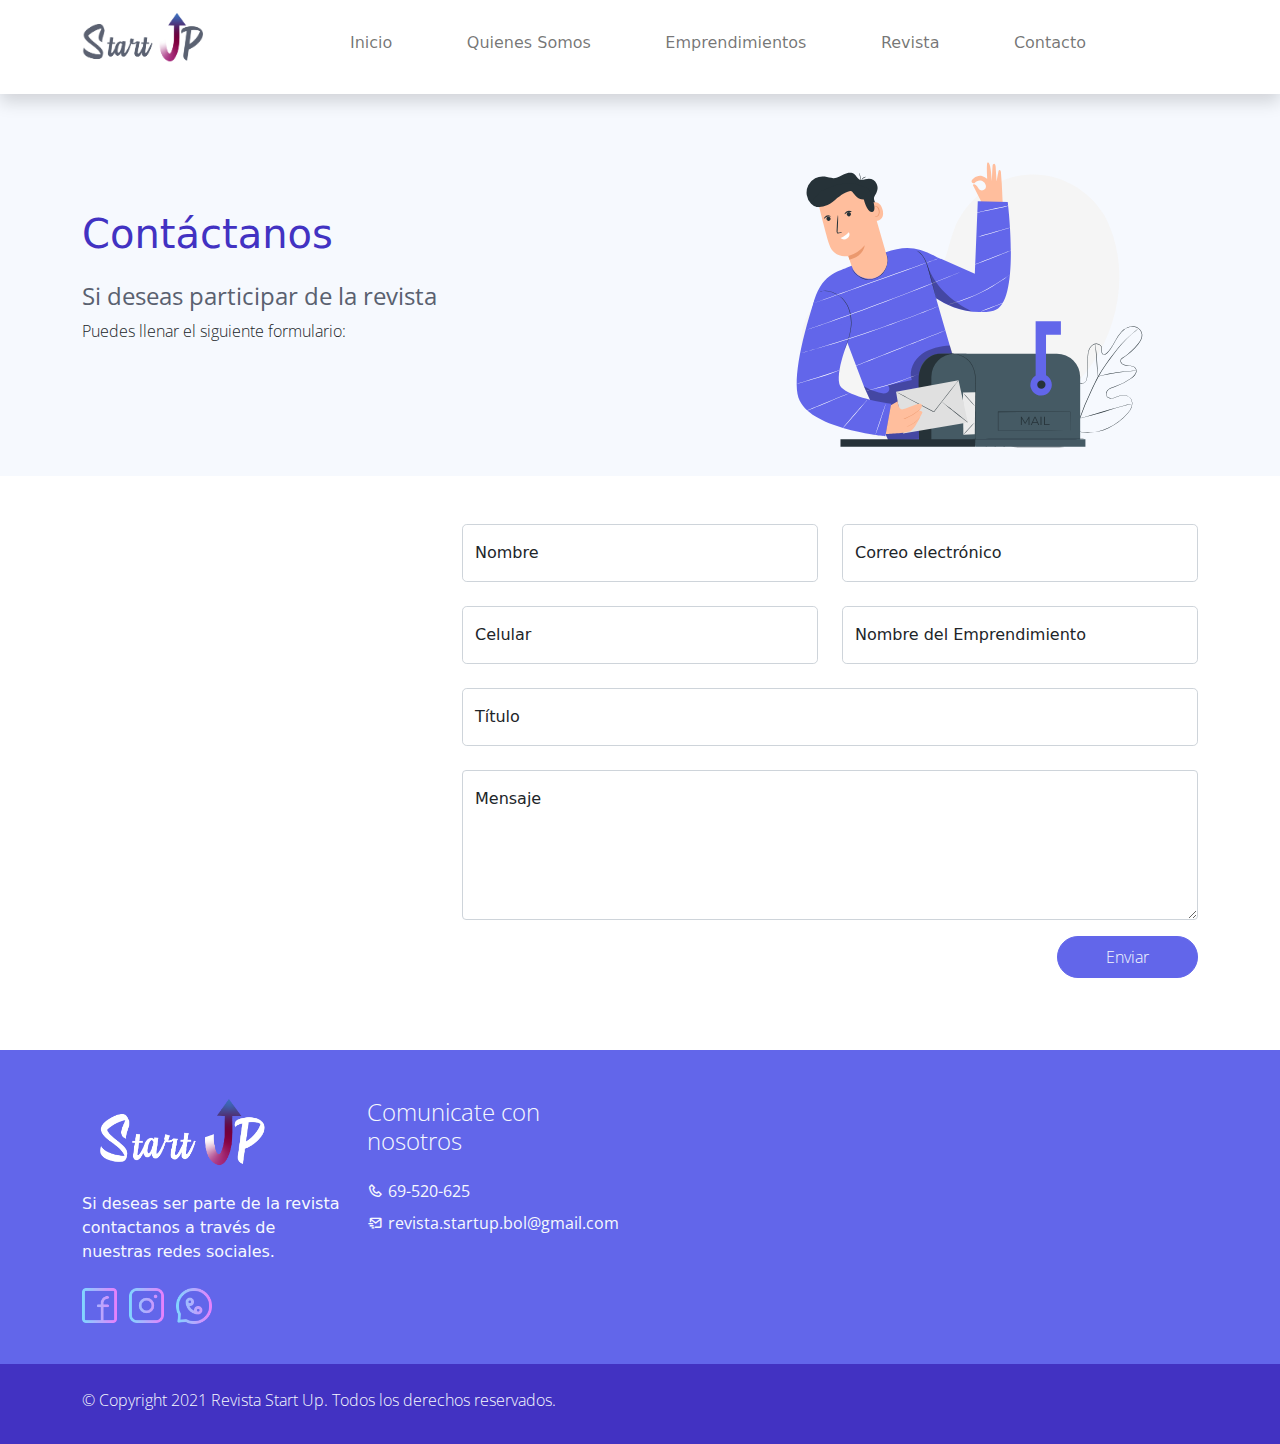
==== commit 32b10d19: "update footer" ====
--- a/contacto.html
+++ b/contacto.html
@@ -175,7 +175,7 @@
                         <img src="./assets/img/logos/logoblanco.png" style="height: 70px; width: 210px;">
                     </a>
                     <p class="text-light my-lg-4 my-2">
-                        Si deseas participar de la revista contactanos a través de nuestras redes sociales.
+                        Si deseas ser parte de la revista contactanos a través de nuestras redes sociales.
                     </p>
                     <ul class="list-inline footer-icons light-300">
                         <li class="list-inline-item m-0">
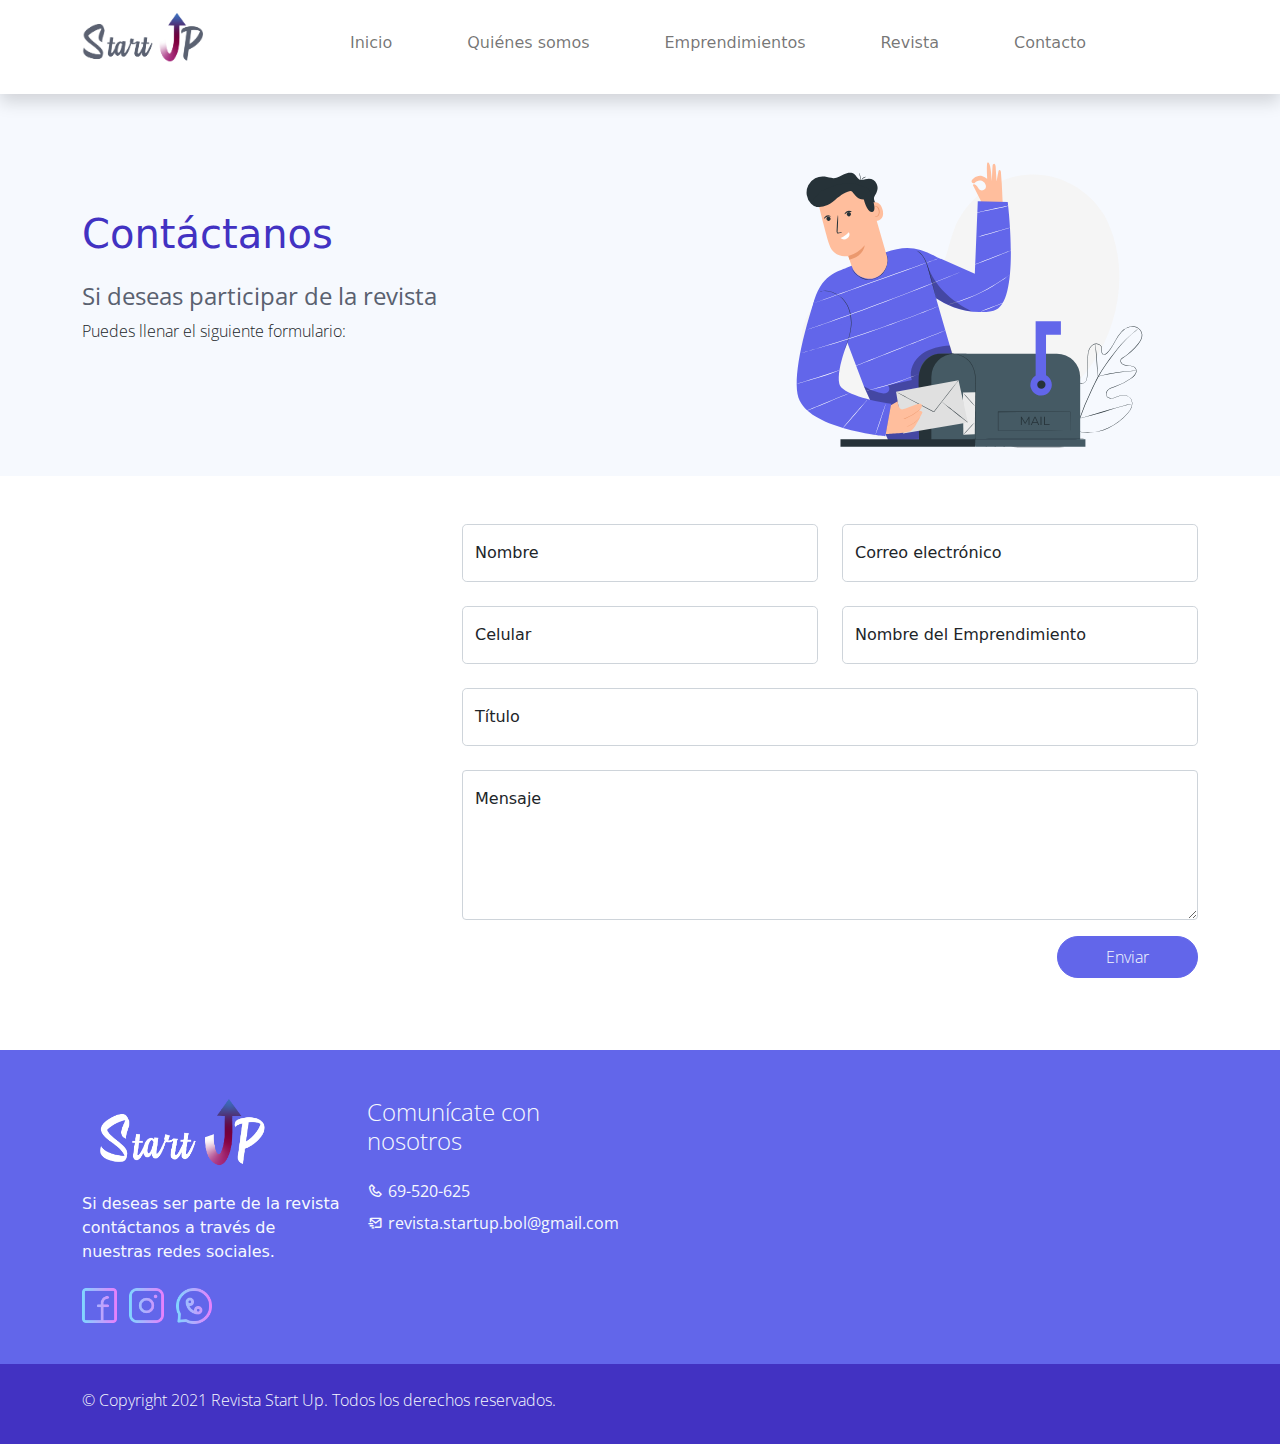
==== commit a443cb4e: "update text" ====
--- a/contacto.html
+++ b/contacto.html
@@ -46,8 +46,8 @@
                             <a class="nav-link btn-outline-primary rounded-pill px-3" href="index.html">Inicio</a>
                         </li>
                         <li class="nav-item">
-                            <a class="nav-link btn-outline-primary rounded-pill px-3" href="nosotros.html">Quienes
-                                Somos</a>
+                            <a class="nav-link btn-outline-primary rounded-pill px-3" href="nosotros.html">Quiénes
+                                somos</a>
                         </li>
                         <li class="nav-item">
                             <a class="nav-link btn-outline-primary rounded-pill px-3"
@@ -175,7 +175,7 @@
                         <img src="./assets/img/logos/logoblanco.png" style="height: 70px; width: 210px;">
                     </a>
                     <p class="text-light my-lg-4 my-2">
-                        Si deseas ser parte de la revista contactanos a través de nuestras redes sociales.
+                        Si deseas ser parte de la revista contáctanos a través de nuestras redes sociales.
                     </p>
                     <ul class="list-inline footer-icons light-300">
                         <li class="list-inline-item m-0">
@@ -199,7 +199,7 @@
                     </ul>
                 </div>
                 <div class="col-lg-3 col-md-4 my-sm-0 mt-4">
-                    <h2 class="h4 pb-lg-3 text-light light-300">Comunicate con nosotros</h2>
+                    <h2 class="h4 pb-lg-3 text-light light-300">Comunícate con nosotros</h2>
                     <ul class="list-unstyled text-light light-300">
                         <li class="pb-2">
                             <i class='bx-fw bx bx-phone bx-xs'></i><a class="text-decoration-none text-light py-1"
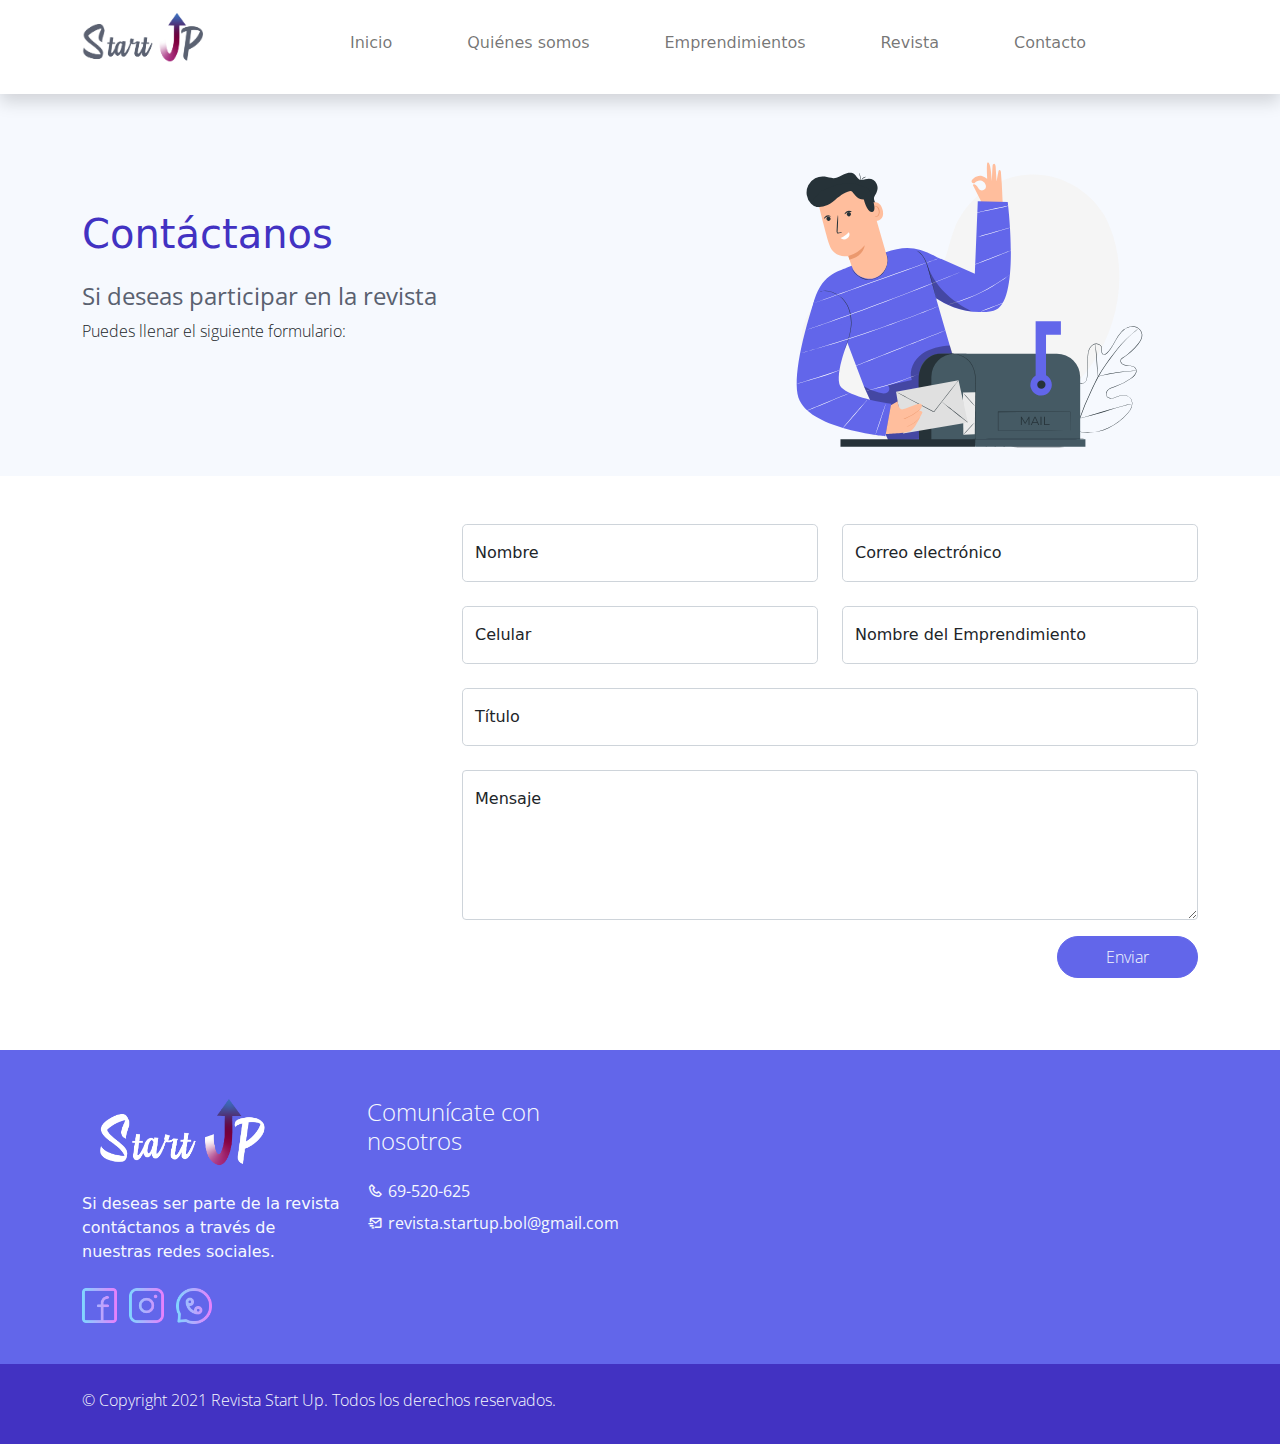
==== commit d3109496: "update contact" ====
--- a/contacto.html
+++ b/contacto.html
@@ -73,7 +73,7 @@
             <div class="row align-items-center justify-content-between">
                 <div class="contact-header col-lg-4">
                     <h1 class="h2 pb-3 text-primary">Contáctanos</h1>
-                    <h3 class="h4 regular-400" style="color: #5A6170;">Si deseas participar de la revista</h3>
+                    <h3 class="h4 regular-400" style="color: #5A6170;">Si deseas participar en la revista</h3>
                     <p class="light-300">
                         Puedes llenar el siguiente formulario:
                     </p>
@@ -151,7 +151,7 @@
                     </div><!-- End Textarea Message -->
 
                     <div class="col-md-12 col-12 m-auto text-end">
-                        <button type="submit"
+                        <button
                             class="btn btn-secondary rounded-pill px-md-5 px-4 py-2 radius-0 text-light light-300">Enviar</button>
                     </div>
 
